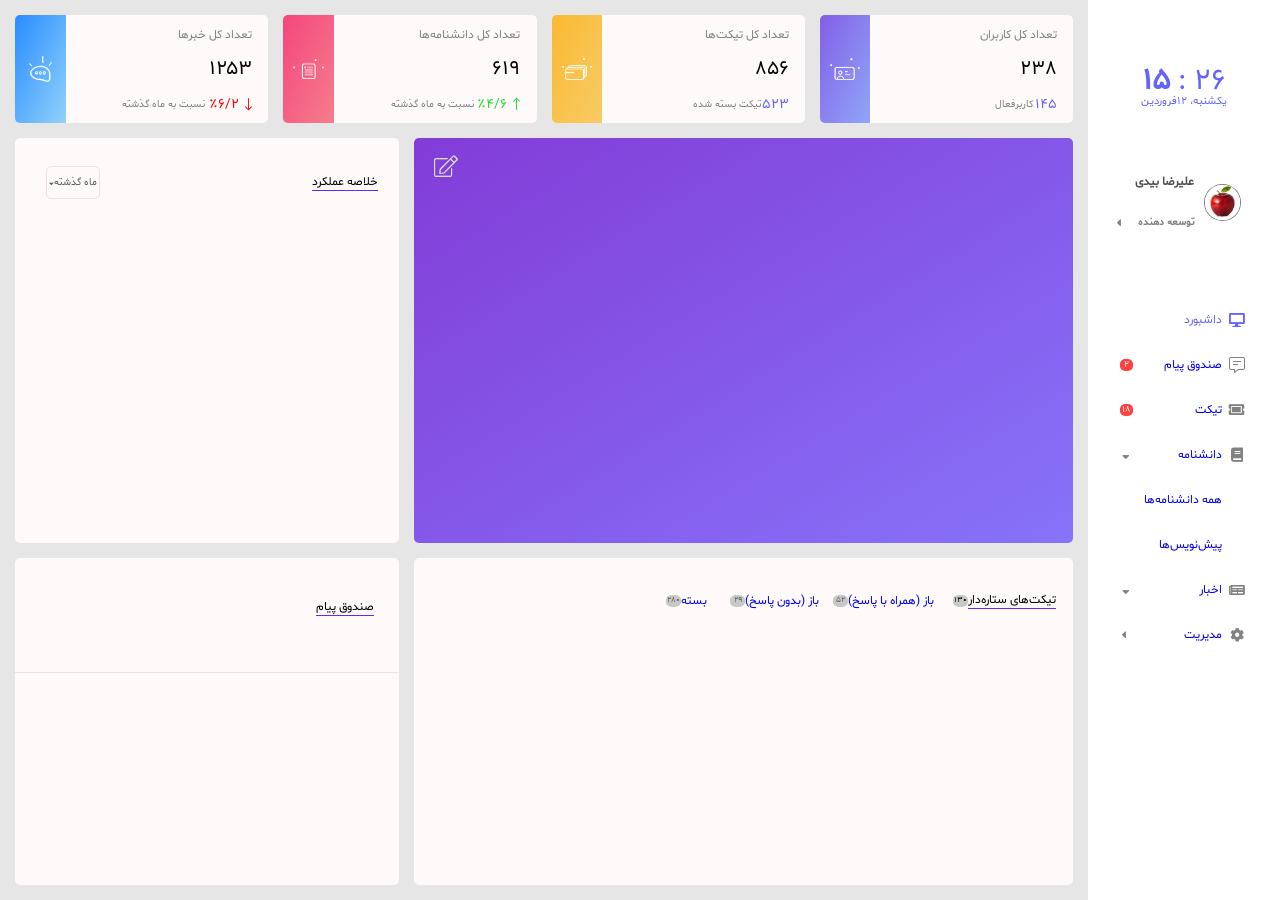
==== Dashbord-Phase 1.html @ a1e2a4e5 "add transition for kards" ====
<!DOCTYPE html>
<!--[if lt IE 7]>      <html class="no-js lt-ie9 lt-ie8 lt-ie7"> <![endif]-->
<!--[if IE 7]>         <html class="no-js lt-ie9 lt-ie8"> <![endif]-->
<!--[if IE 8]>         <html class="no-js lt-ie9"> <![endif]-->
<!--[if gt IE 8]><!--> <html class="no-js"> <!--<![endif]-->
    <head>
        <meta charset="utf-8">
        <meta http-equiv="X-UA-Compatible" content="IE=edge">
        <title>Dashbord-Phase 1</title>
        <meta name="description" content="">
        <meta name="viewport" content="width=device-width, initial-scale=1">
        <link rel="stylesheet" href="./style.css">
        <link rel="stylesheet" href="./fontawesome/css/all.css">
        <link rel="stylesheet" href="https://cdnjs.cloudflare.com/ajax/libs/font-awesome/5.12.1/css/all.min.css">
    </head>
    <body>
        <!--[if lt IE 7]>
            <p class="browsehappy">You are using an <strong>outdated</strong> browser. Please <a href="#">upgrade your browser</a> to improve your experience.</p>
        <![endif]-->
      
        <did class="right-side">
            <div class="time">
                <p class="hour"><b>۱۵</b> : ۲۶</p>
                <p class="day">یکشنبه، ۱۲فروردین</p>
            </div>
            <div class="user">
                <div class="picture">
                    <img src="./Assets/img/images.jpg" alt="apple" class="image" width="50px" height="50px">
                </div>
                <div class="user-info">
                    <div class="user-name">
                        <div class="name">
                            <p>علیرضا بیدی</p>
                        </div>
                        <div class="work">
                            <p>توسعه دهنده</p>
                        </div>
                    </div>
                    <div class="icon">
                        <div class="top"></div>
                        <div class="down">
                            <i class="fas fa-sort-down fa-xs fa-rotate-90"></i>
                        </div>
                    </div>
                </div>
                    
            </div>
            <div class="options">
                <div class="icons">
                    <div class="add-icon">
                        <i class="fas fa-desktop fa-sm dashbord"></i>
                    </div>
                    <div class="add-icon">
                        <i class="fal fa-comment-alt-lines"></i>
                    </div>
                    <div class="add-icon">
                        <i class="fas fa-ticket-alt fa-sm"></i>
                    </div>
                    <div class="add-icon">
                        <i class="fas fa-book fa-sm"></i>
                    </div>
                    <div class="add-icon">
                        
                    </div>
                    <div class="add-icon">
                        
                    </div>
                    <div class="add-icon">
                        <i class="fas fa-newspaper fa-sm"></i>
                    </div>
                    <div class="add-icon">
                        <i class="fas fa-cog fa-sm"></i>
                    </div>
                </div>
                <div class="titles">
                    <div class="add-title">
                        <a href="#" id="dashbord"><span>داشبورد</span></a>
                    </div>
                    <div class="add-title">
                        <a href="#" ><span>صندوق پیام</span></a>
                    </div>
                    <div class="add-title">
                        <a href="#" ><span>تیکت</span></a>
                    </div>
                    <div class="add-title">
                        <a href="#" ><span>دانشنامه</span></a>
                    </div>
                    <div class="add-title">
                        <a href="#" ><span>همه دانشنامه‌ها</span></a>
                    </div>
                    <div class="add-title">
                        <a href="#" ><span>پیش‌نویس‌ها</span></a>
                    </div>
                    <div class="add-title">
                        <a href="#" ><span>اخبار</span></a>
                    </div>
                    <div class="add-title">
                        <a href="#" ><span>مدیریت</span></a>
                    </div>
                </div>
                <div class="notifications">
                    <div class="add-not"></div>
                    <div class="add-not">
                        <span class="badge">۲</span>
                    </div>
                    <div class="add-not">
                        <span class="badge">۱۸</span>
                    </div>
                    <div class="add-not">
                        <i class="fas fa-sort-down fa-xs"></i>
                    </div>
                    <div class="add-not"></div>
                    <div class="add-not"></div>
                    <div class="add-not">
                        <i class="fas fa-sort-down fa-xs"></i>
                    </div>
                    <div class="add-not">
                        <i class="fas fa-sort-down fa-xs fa-rotate-90"></i>
                    </div>
                </div>
            </div>
        </did>
        <div class="left-side">
            <div class="container">
                <div class="top">
                    <div class="kard1">
                        <div class="right">
                            <div class="right2">
                                <div class="top">
                                    <p>تعداد کل کاربران</p>
                                </div>
                                <div class="mid">
                                    <p>۲۳۸</p>
                                </div>
                                <div class="down">
                                    <div class="right-down">
                                        <p>۱۴۵</p>
                                    </div>
                                    <div class="left-down">
                                        <p>کاربرفعال</p>
                                    </div>
                                </div>
                            </div>
                        </div>
                        <div class="left">
                            <img src="./Assets/PNG/users.png">
                        </div>
                    </div>
                    <div class="kard2">
                        <div class="right">
                            <div class="right2">
                                <div class="top">
                                    <p>تعداد کل تیکت‌ها</p>
                                </div>
                                <div class="mid">
                                    <p>۸۵۶</p>
                                </div>
                                <div class="down">
                                    <div class="right-down">
                                        <p>۵۲۳</p>
                                    </div>
                                    <div class="left-down">
                                        <p>تیکت بسته شده</p>
                                    </div>
                                </div>
                            </div>
                        </div>
                        <div class="left">
                            <img src="./Assets/PNG/tickets.png">
                        </div>
                    </div>
                    <div class="kard3">
                        <div class="right">
                            <div class="right2">
                                <div class="top">
                                    <p>تعداد کل دانشنامه‌ها</p>
                                </div>
                                <div class="mid">
                                    <p>۶۱۹</p>
                                </div>
                                <div class="down">
                                    <div class="right-down">
                                        <i class="fal fa-long-arrow-up fa-sm"></i>
                                    </div>
                                    <div class="mid">
                                        <p>٪۴/۶</p>
                                    </div>
                                    <div class="left-down">
                                        <p>نسبت به ماه گذشته</p>
                                    </div>
                                </div>
                            </div>
                        </div>
                        <div class="left">
                            <img src="./Assets/PNG/encyclopedias.png">
                        </div>
                    </div>
                    <div class="kard4">
                        <div class="right">
                            <div class="right2">
                                <div class="top">
                                    <p>تعداد کل خبرها</p>
                                </div>
                                <div class="mid">
                                    <p>۱۲۵۳</p>
                                </div>
                                <div class="down">
                                    <div class="right-down">
                                        <i class="fal fa-long-arrow-up fa-rotate-180 fa-sm"></i>
                                    </div>
                                    <div class="mid">
                                        <p>٪۶/۲</p>
                                    </div>
                                    <div class="left-down">
                                        <p>نسبت به ماه گذشته</p>
                                    </div>
                                </div>
                            </div>
                        </div>
                        <div class="left">
                            <img src="./Assets/PNG/messages.png">
                        </div>
                    </div>
                </div>
                <div class="mid">
                    <div class="mid-right">
                        <i class="fal fa-edit fa-lg"></i>
                    </div>
                    <div class="mid-left">
                        <div class="title-right">
                            <a href="#"><span class="underline  blackcolor">خلاصه عملکرد</span></a>
                        </div>
                        <div class="title-left">
                            <a href="#" class="border"><i class="fas fa-sort-down fa-xs"></i>ماه گذشته</a>
                        </div> 
                    </div>
                </div>
                <div class="down">
                    <div class="down-right">
                        <div class="titles">
                            <div class="title1">
                                <a href="#" class="underline blackcolor"><span>تیکت‌های ستاره‌دار</span></a>
                                <span class="badge blackcolor">۱۳۰</span>
                            </div>
                            <div class="title2">
                                <a href="#" ><span>باز (همراه با پاسخ)</span></a>
                                <span class="badge">۵۲</span>
                            </div>
                            <div class="title3">
                                <a href="#" ><span>باز (بدون پاسخ)</span></a>
                                <span class="badge">۲۹</span>
                            </div>
                            <div class="title4">
                                <a href="#" ><span>بسته</span></a>
                                <span class="badge">۲۸۰</span>
                            </div>
                        </div>
                            
                    </div>
                    <div class="down-left">
                        <div class="top">
                            <div class="title">
                                <a href="#"><span class="underline blackcolor">صندوق پیام</span></a>
                            </div>
                        </div>
                        <div class="down"></div>
                    </div>
                </div>    
            </div>
        </div>       
        <script src="" async defer></script>
    </body>
</html>
---- style.css ----
@font-face {
    font-family: shabnam;
    src: url(Assets/Fonts/Shabnam-Bold.ttf);
    src: url(Assets/Fonts/Shabnam-Light.ttf);
    src: url(Assets/Fonts/Shabnam.eot);
    src: url(Assets/Fonts/Shabnam.ttf);
    src: url(Assets/Fonts/Shabnam.woff);
  }

* {
    font-family: shabnam;
  }
body{
    width: 100vw;
    height: 100vh;
    margin: 0px;
    background-color: white;
    display: flex;
    flex-direction: row-reverse;
}
.right-side{
    width: 15%;
    height: 100%;
}
.right-side .time{
    width: 100%;
    height: 18vh;
    display: flex;
    justify-content: center;
    align-items: center;
    flex-direction: column;
}
.right-side .user{
    width: 100%;
    height: 15vh;
    display: flex;
    flex-direction: row-reverse;
    justify-content: center;
    align-items: flex-start;
}
.right-side .user .picture{
    width: 30%;
    height: 60%;
    display: flex;
    justify-content: center;
    align-items: center;
}
.picture .image{
    max-width: 60%;
    height: auto;
}
.right-side .user .user-info{
    width: 40%;
    height: 60%;
    display: flex;
    flex-direction: row-reverse;
}
.right-side .user .user-name{
    width: 100%;
    height: 100%;
    display: flex;
    flex-direction: column;
}
.right-side .user .user-name .name{
    width: 100%;
    height: 50%;
    display: flex;
    align-items: flex-start;
    justify-content: flex-end;
}
.right-side .user .user-name .work{
    width: 100%;
    height: 50%;
    font-size: 10px;
    font-weight: bold;
    color: rgb(130, 130, 130);
    display: flex;
    align-items: center;
    justify-content: flex-end;
}
.right-side .user-info .icon{
    width: 10%;
    height: 100%;
    display: flex;
    align-items: flex-end;
}
.right-side .user-info .icon .down{
    width: 100%;
    height: 50%;
    color: rgb(130, 130, 130);
    display: flex;
    align-items: center;
}
.right-side .options{
    width: 100%;
    height: 40vh;
    display: flex;
    flex-direction: row-reverse;
    justify-content: center;
}
.right-side .options .icons{
    width: 15%;
    height: 100%;
    display: flex;
    flex-direction: column;
    align-items: center;
}
.right-side .options .titles{
    width: 45%;
    height: 100%;
    display: flex;
    flex-direction: column;
    align-items: center;
    justify-content: flex-end;
}
.right-side .options .notifications{
    width: 10%;
    height: 100%;
    display: flex;
    flex-direction: column;
    justify-content: center;
    align-content: center;
}
.left-side{
    width: 85%;
    height: 100%;
    background-color: rgb(230, 230, 230);
    display: flex;
    align-items: center;
    justify-content: center;
}
.container{
    width: calc(85vw - 30px);
    height: calc(100vh - 30px);
    display: flex;
    flex-direction: column;
    justify-content: space-between;
}
.container .top{
    width: 100%;
    height: 12vh;
    display: flex;
    flex-direction: row-reverse;
    justify-content: space-between;
}
.container .mid{
    width: 100%;
    height: 45vh;
    display: flex;
    flex-direction: row-reverse;
    justify-content: space-between;
}
.container .down{
    width: 100%;
    height: calc((100vh - 30px) - (12vh + 45vh) - 30px);
    display: flex;
    flex-direction: row-reverse;
    justify-content: space-between;
}
.container .top .kard1{
    width: calc(((85vw - 30px) - 45px)/4);
    height: 100%;
    display: flex;
    flex-direction: row-reverse;
}
.kard1 .right{
    width: 80%;
    height: 100%;
    border-top-right-radius: 5px;
    border-bottom-right-radius: 5px;
    background-color: snow;
    display: flex;
    flex-direction: column;
}
.kard1 .right .right2{
    width: 92%;
    height: 100%;
}
.kard1 .right .top{
    width: 100%;
    height: 35%;
    font-size: 12px;
    color: rgb(130, 130, 130);
    display: flex;
    align-items: flex-start;
}
.kard1 .right .mid{
    width: 100%;
    height: 30%;
    font-size: 20px;
    display: flex;
    align-items: center;
}
.kard1 .right .down{
    width: 100%;
    height: 35%;
    direction: rtl;
    display: flex;
    flex-direction: row;
    justify-content: space-between;
}
.kard1 .right .down .right-down{
    width: 13%;
    height: 100%;
    color: rgb(100, 100, 250);
    font-size: 14px;
    display: flex;
    justify-content: flex-start;
    align-items: center;
}
.kard1 .right .down .left-down{
    width: 87%;
    height: 100%;
    font-size: 10px;
    color: rgb(130, 130, 130);
    display: flex;
    align-items: center;
    justify-content: flex-start;
}
.kard1 .left{
    width: 20%;
    height: 100%;
    border-top-left-radius: 5px;
    border-bottom-left-radius: 5px;
    transition: width 1s;
    transform-origin: left;
    display: flex;
    align-items: center;
    justify-content: center;
    background-image: linear-gradient(to bottom right, rgb(130, 95, 230), rgb(145, 165, 250));
}
.kard1 .left:hover{
    transform: scaleX(2);
    width: 80%;
    border-radius: 2.5px;
}
.kard1 img {
    max-width: 60%;
    height: auto;
  }
.container .top .kard2{
    width: calc(((85vw - 30px) - 45px)/4);
    height: 100%;
    display: flex;
    flex-direction: row-reverse;
}
.kard2 .right{
    width: 80%;
    height: 100%;
    border-top-right-radius: 5px;
    border-bottom-right-radius: 5px;
    background-color: snow;
}
.kard2 .right .right2{
    width: 92%;
    height: 100%;
}
.kard2 .right .top{
    width: 100%;
    height: 35%;
    font-size: 12px;
    color: rgb(130, 130, 130);
    display: flex;
    align-items: flex-start;
}
.kard2 .right .mid{
    width: 100%;
    height: 30%;
    font-size: 20px;
    display: flex;
    align-items: center;
}
.kard2 .right .down{
    width: 100%;
    height: 35%;
    direction: rtl;
    display: flex;
    flex-direction: row;
}
.kard2 .right .down .right-down{
    width: 15%;
    height: 100%;
    color: rgb(100, 100, 250);
    font-size: 14px;
    display: flex;
    align-items: center;
    justify-content: flex-start;
}
.kard2 .right .down .left-down{
    width: 85%;
    height: 100%;
    font-size: 10px;
    color: rgb(130, 130, 130);
    display: flex;
    align-items: center;
    justify-content: flex-start;
}
.kard2 .left{
    width: 20%;
    height: 100%;
    border-top-left-radius: 5px;
    border-bottom-left-radius: 5px;
    transition: width 1s;
    transform-origin: left;
    display: flex;
    align-items: center;
    justify-content: center;
    background-image: linear-gradient(to bottom right, rgb(250, 186, 50), rgb(248, 202, 101));
}
.kard2 .left:hover{
    transform: scaleX(2);
    width: 80%;
    border-radius: 2.5px;
}
.kard2 img {
    max-width: 60%;
    height: auto;
  }
.container .top .kard3{
    width: calc(((85vw - 30px) - 45px)/4);
    height: 100%;
    display: flex;
    flex-direction: row-reverse;
}
.kard3 .right{
    width: 80%;
    height: 100%;
    border-top-right-radius: 5px;
    border-bottom-right-radius: 5px;
    background-color: snow;
}
.kard3 .right .right2{
    width: 92%;
    height: 100%;
}
.kard3 .right .top{
    width: 100%;
    height: 35%;
    font-size: 12px;
    color: rgb(130, 130, 130);
    display: flex;
    align-items: flex-start;
}
.kard3 .right .mid{
    width: 100%;
    height: 30%;
    font-size: 20px;
    display: flex;
    align-items: center;
}
.kard3 .right .down{
    width: 100%;
    height: 35%;
    direction: rtl;
    display: flex;
    flex-direction: row;
}
.kard3 .right .down .right-down{
    width: 5%;
    height: 100%;
    color: rgb(40, 220, 50);
    display: flex;
    justify-content: flex-start;
    align-items: center;
}
.kard3 .right .down .mid{
    width: 20%;
    height: 100%;
    color: rgb(40, 220, 50);
    font-size: 14px;
    display: flex;
    justify-content: center;
    align-items: center;
}
.kard3 .right .down .left-down{
    width: 75%;
    height: 100%;
    font-size: 10px;
    color: rgb(130, 130, 130);
    display: flex;
    align-items: center;
    justify-content: flex-start;
}
.kard3 .left{
    width: 20%;
    height: 100%;
    border-top-left-radius: 5px;
    border-bottom-left-radius: 5px;
    transition: width 1s;
    transform-origin: left;
    display: flex;
    align-items: center;
    justify-content: center;
    background-image: linear-gradient(to bottom right, rgb(245, 70, 125), rgb(245, 125, 140));
}
.kard3 .left:hover{
    transform: scaleX(2);
    width: 80%;
    border-radius: 2.5px;
}
.kard3 img {
    max-width: 60%;
    height: auto;
  }
.container .top .kard4{
    width: calc(((85vw - 30px) - 45px)/4);
    height: 100%;
    display: flex;
    flex-direction: row-reverse;
}
.kard4 .right{
    width: 80%;
    height: 100%;
    border-top-right-radius: 5px;
    border-bottom-right-radius: 5px;
    background-color: snow;
}
.kard4 .right .right2{
    width: 92%;
    height: 100%;
}
.kard4 .right .right2 .top{
    width: 100%;
    height: 35%;
    font-size: 12px;
    color: rgb(130, 130, 130);
    display: flex;
    align-items: flex-start;
}
.kard4 .right .right2 .mid{
    width: 100%;
    height: 30%;
    font-size: 20px;
    display: flex;
    align-items: center;
}
.kard4 .right .right2 .down{
    width: 100%;
    height: 35%;
    direction: rtl;
    display: flex;
    flex-direction: row;
}
.kard4 .right .down .right-down{
    width: 5%;
    height: 100%;
    color: red;
    display: flex;
    justify-content: flex-start;
    align-items: center;
}
.kard4 .right .down .mid{
    width: 20%;
    height: 100%;
    color: red;
    font-size: 14px;
    display: flex;
    justify-content: center;
    align-items: center;
}
.kard4 .right .down .left-down{
    width: 75%;
    height: 100%;
    font-size: 10px;
    color: rgb(130, 130, 130);
    display: flex;
    align-items: center;
    justify-content: flex-start;
}
.kard4 .left{
    width: 20%;
    height: 100%;
    border-top-left-radius: 5px;
    border-bottom-left-radius: 5px;
    transition: width 1s;
    transform-origin: left;
    display: flex;
    align-items: center;
    justify-content: center;
    background-image: linear-gradient(to bottom right, rgb(40, 140, 255), rgb(145, 210, 250));
}
.kard4 .left:hover{
    transform: scaleX(2);
    width: 80%;
    border-radius: 2.5px;
}
.kard4 img {
    max-width: 45%;
    height: auto;
  }
.container .mid .mid-right{
    width: calc((85vw - 30px) - 30vw - 15px);
    height: 100%;
    border-radius: 5px;
    background-image: linear-gradient(to bottom right, rgb(130, 60, 215), rgb(135, 115, 250));
}
.container .mid .mid-right i{
    margin-top: 20px;
    margin-left: 20px;
    color: rgb(220, 220, 220);
}
.container .mid .mid-left{
    width: 30vw;
    height: 100%;
    border-radius: 5px;
    background-color: snow;
    display: flex;
    flex-direction: row-reverse;
    align-content: flex-start;
    justify-content: space-between;
}
.container .down .down-right{
    width: calc((85vw - 30px) - 30vw - 15px);
    height: 100%;
    border-radius: 5px;
    background-color: snow;
    display: flex;
    justify-content: flex-start;
    flex-direction: row-reverse;
}
.container .down .down-left{
    width: 30vw;
    height: 100%;
    border-radius: 5px;
    background-color: snow;
    display: flex;
    flex-direction: column;
    align-content: center;
    justify-content: flex-start;
    justify-content: space-between;
}
.right-side .time .hour{
    font-size: 30px;
    color: rgb(100, 100, 250);
    margin: 0px;
}
b{
    font-weight: bolder;
}
.right-side .time .day{
    font-size: 11px;
    color: rgb(100, 100, 250);
    margin: 0px;
    line-height: 0cm;
}
.right-side .user .user-info .user-name .name p{
    font-size: 12px;
    font-weight: bold;
    color: rgb(80, 80, 80);
}
.right-side .options .add-icon{
    width: 20%;
    height: 12.5%;
    color: rgb(130, 130, 130);
    display: flex;
    justify-content: center;
    align-items: center;
}
#dashbord{
    color: rgb(100, 100, 250);
}
.dashbord{
    color: rgb(100, 100, 250);
}
a:link {
    text-decoration: none;
    font-size: 12px;
}
a:visited{
    color: rgb(130, 130, 130);
}
.right-side .options .titles .add-title{
    width: 100%;
    height: 12.5%;
    color: brown;
    display: flex;
    justify-content: flex-end;
    align-items: center;
}
.right-side .options .notifications .add-not{
    width: 100%;
    height: 12.5%;
    color: rgb(130, 130, 130);
    display: flex;
    justify-content: center;
    align-items: center;
}
.right-side .options .notifications .add-not .badge{
    font-size: 9px;
    width: 13px;
    height: 12px;
    border-radius: 40%;
    background-color: rgb(255, 65, 65);
    color: white;
    display: flex;
    justify-content: center;
    align-items: center;
}
.right-side .user .picture .image{
    border-radius: 50%;
    border-style: solid;
    border-color: gray;
    border-width: 1px;
}

.container .mid .mid-left .title-right{
    width: 28%;
    height: 17%;
    margin-top: 10px;
    display: flex;
    align-items: center;
    justify-content: center;
}
.container .mid .mid-left .blackcolor{
    color: black;
}
.container .mid .mid-left .title-left{
    width: 30%;
    height: 17%;
    margin-top: 10px;
    display: flex;
    align-items: center;
    justify-content: center;
}
.container .mid .mid-left .title-left .border{
    width: 45%;
    height: 45%;
    font-size: 10px;
    color: rgb(95, 95, 95);
    border-color: rgb(240, 225, 225);
    border-style: solid;
    border-width: 1.5px;
    border-radius: 5px;
    display: flex;
    align-items: center;
    justify-content: center;
}
.underline{
    border-bottom: 1.5px solid rgb(100, 40, 250);
}
.container .down .down-right .titles{
    width: 65%;
    height: 17%;
    margin-top: 15px;
    display: flex;
    align-items: center;
    flex-direction: row-reverse;
    justify-content: flex-start;
}
.container .down .down-right .titles .title1{
    width: 28%;
    height: 100%;
    display: flex;
    justify-content: flex-end;
    align-items: center;
    flex-direction: row-reverse;
}
.container .down .down-right .titles .title2{
    width: 28%;
    height: 100%;
    display: flex;
    justify-content: flex-end;
    align-items: center;
    flex-direction: row-reverse;
}
.container .down .down-right .titles .title3{
    width: 24%;
    height: 100%;
    display: flex;
    justify-content: flex-end;
    align-items: center;
    flex-direction: row-reverse;
}
.container .down .down-right .titles .title4{
    width: 15%;
    height: 100%;
    display: flex;
    justify-content: flex-end;
    align-items: center;
    flex-direction: row-reverse;
}

.container .down .down-right .titles .badge{
    font-size: 8px;
    width: 15px;
    height: 12px;
    border-radius: 40%;
    background-color: rgb(200, 200, 200);
    color: rgb(100, 100, 100);
    display: flex;
    justify-content: center;
    align-items: center;
}
.container .down .down-right .titles .blackcolor{
    color: black;
}
.container .down .down-left .top .title{
    width: 28%;
    height: 60%;
    margin-top: 15px;
    display: flex;
    align-items: center;
    justify-content: center;
}
.container .down .down-left .top .blackcolor{
    color: black;
}
.container .down .down-left .top{
    width: 100%;
    height: 35%;
}
.container .down .down-left .down{
    width: 100%;
    height: 65%;
    border-top-color: rgb(230, 230, 230);
    border-top-width: 1px;
    border-top-style: solid;
}
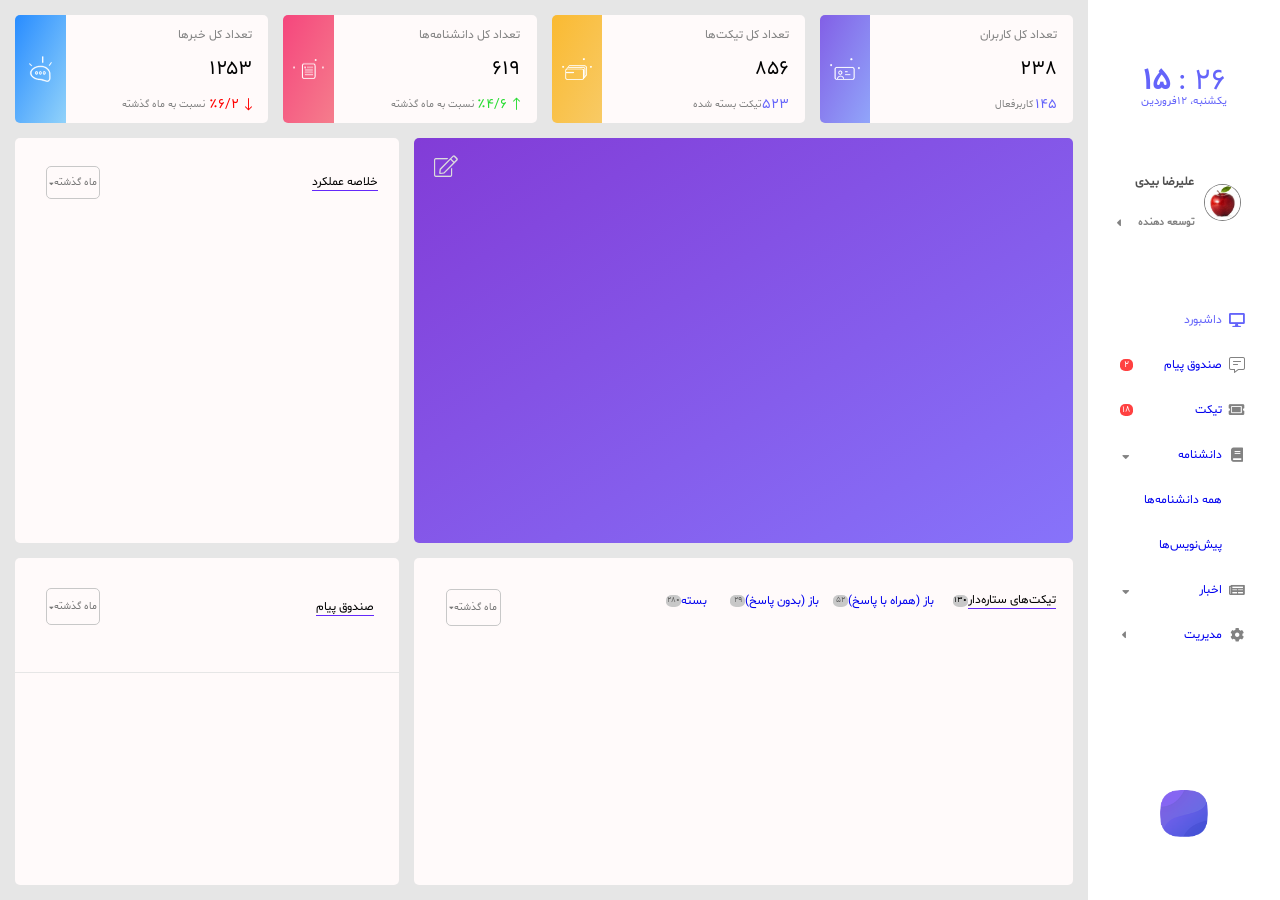
==== commit 41c37646: "Detail edit 1" ====
--- a/Dashbord-Phase 1.html
+++ b/Dashbord-Phase 1.html
@@ -25,7 +25,7 @@
             </div>
             <div class="user">
                 <div class="picture">
-                    <img src="./Assets/img/images.jpg" alt="apple" class="image" width="50px" height="50px">
+                    <img src="./Assets/img/images.jpg" alt="apple" class="image">
                 </div>
                 <div class="user-info">
                     <div class="user-name">
@@ -118,6 +118,9 @@
                         <i class="fas fa-sort-down fa-xs fa-rotate-90"></i>
                     </div>
                 </div>
+            </div>
+            <div class="logo">
+                <img src="./Assets/PNG/Logo.png" alt="logo" class="image">
             </div>
         </did>
         <div class="left-side">
@@ -255,6 +258,9 @@
                                 <span class="badge">۲۸۰</span>
                             </div>
                         </div>
+                        <div class="title-left">
+                            <a href="#" class="border"><i class="fas fa-sort-down fa-xs"></i>ماه گذشته</a>
+                        </div>
                             
                     </div>
                     <div class="down-left">
@@ -262,6 +268,9 @@
                             <div class="title">
                                 <a href="#"><span class="underline blackcolor">صندوق پیام</span></a>
                             </div>
+                            <div class="title-left">
+                                <a href="#" class="border"><i class="fas fa-sort-down fa-xs"></i>ماه گذشته</a>
+                            </div> 
                         </div>
                         <div class="down"></div>
                     </div>
--- a/style.css
+++ b/style.css
@@ -12,7 +12,7 @@
   }
 body{
     width: 100vw;
-    height: 100vh;
+    height: auto;
     margin: 0px;
     background-color: white;
     display: flex;
@@ -21,6 +21,10 @@
 .right-side{
     width: 15%;
     height: 100%;
+    /* position: fixed; */
+    background-color: white;
+    display: flex;
+    flex-direction: column;
 }
 .right-side .time{
     width: 100%;
@@ -121,9 +125,22 @@
     justify-content: center;
     align-content: center;
 }
+.right-side .logo{
+    width: 100%;
+    height: 20vh;
+    display: flex;
+    justify-content: center;
+    align-items: flex-end;
+}
+.right-side .logo .image{
+    max-width: 25%;
+    height: auto;
+}
 .left-side{
     width: 85%;
-    height: 100%;
+    height: 100vh;
+    /* overflow-y: scroll; */
+    /* position: relative; */
     background-color: rgb(230, 230, 230);
     display: flex;
     align-items: center;
@@ -169,12 +186,13 @@
     border-top-right-radius: 5px;
     border-bottom-right-radius: 5px;
     background-color: snow;
-    display: flex;
-    flex-direction: column;
 }
 .kard1 .right .right2{
     width: 92%;
     height: 100%;
+    display: flex;
+    flex-direction: column;
+    justify-content: flex-end;
 }
 .kard1 .right .top{
     width: 100%;
@@ -515,7 +533,7 @@
     border-radius: 5px;
     background-color: snow;
     display: flex;
-    justify-content: flex-start;
+    justify-content: space-between;
     flex-direction: row-reverse;
 }
 .container .down .down-left{
@@ -622,14 +640,14 @@
     align-items: center;
     justify-content: center;
 }
-.container .mid .mid-left .title-left .border{
+.title-left .border{
     width: 45%;
     height: 45%;
     font-size: 10px;
-    color: rgb(95, 95, 95);
-    border-color: rgb(240, 225, 225);
+    color: rgb(120, 120, 120);
+    border-color: rgb(200, 200, 200);
     border-style: solid;
-    border-width: 1.5px;
+    border-width: 1px;
     border-radius: 5px;
     display: flex;
     align-items: center;
@@ -715,4 +733,21 @@
     border-top-color: rgb(230, 230, 230);
     border-top-width: 1px;
     border-top-style: solid;
+}
+.container .down .down-left .title-left{
+    width: 30%;
+    height: 68%;
+    margin-top: 10px;
+    display: flex;
+    align-items: center;
+    justify-content: center;
+}
+
+.container .down .down-right .title-left{
+    width: 18%;
+    height: 24%;
+    margin-top: 10px;
+    display: flex;
+    align-items: center;
+    justify-content: center;
 }
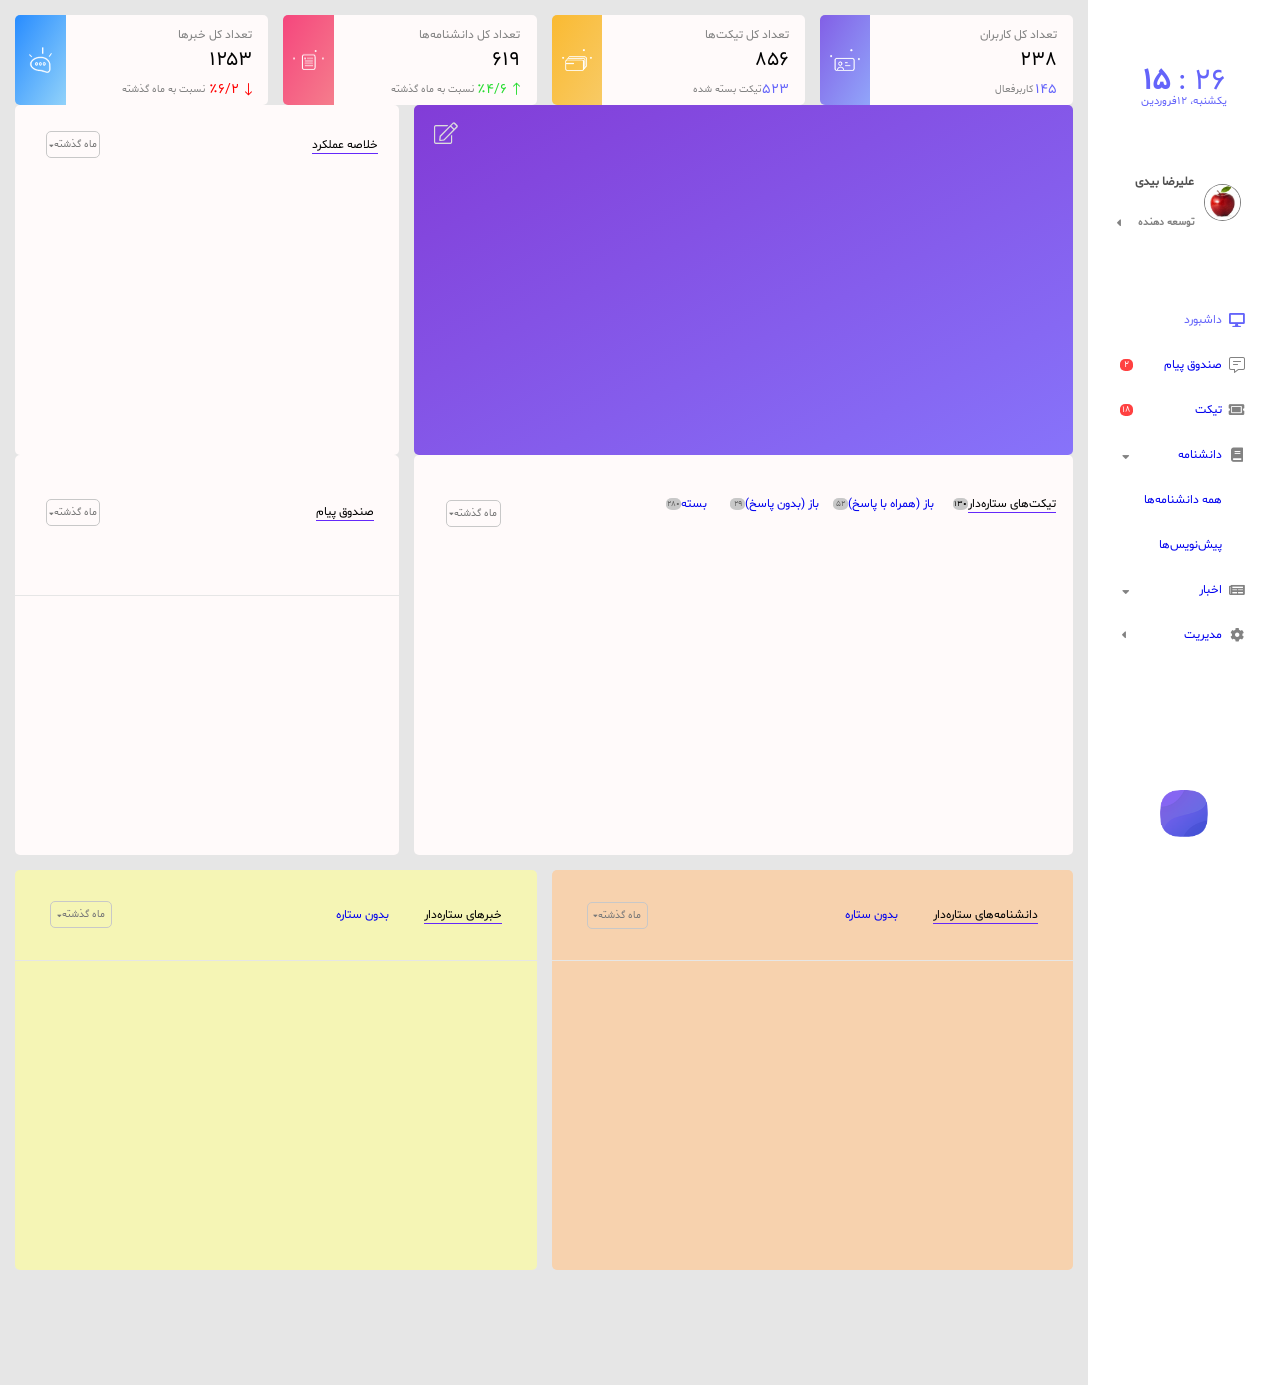
==== commit 1573bfe4: "Layout edit" ====
--- a/Dashbord-Phase 1.html
+++ b/Dashbord-Phase 1.html
@@ -275,6 +275,32 @@
                         <div class="down"></div>
                     </div>
                 </div>    
+                <div class="down2">
+                    <div class="down2-left">
+                        <div class="top">
+                            <div class="title">
+                                <a href="#"><span class="underline blackcolor">خبرهای ستاره‌دار</span></a>
+                                <a href="#"><span>بدون ستاره</span></a>
+                            </div>
+                            <div class="title-left">
+                                <a href="#" class="border"><i class="fas fa-sort-down fa-xs"></i>ماه گذشته</a>
+                            </div> 
+                        </div>
+                        <div class="down"></div>
+                    </div>
+                    <div class="down2-right">
+                        <div class="top">
+                            <div class="title">
+                                <a href="#"><span class="underline blackcolor">دانشنامه‌های ستاره‌دار</span></a>
+                                <a href="#"><span>بدون ستاره</span></a>
+                            </div>
+                            <div class="title-left">
+                                <a href="#" class="border"><i class="fas fa-sort-down fa-xs"></i>ماه گذشته</a>
+                            </div> 
+                        </div>
+                        <div class="down"></div>
+                    </div>
+                </div>
             </div>
         </div>       
         <script src="" async defer></script>
--- a/style.css
+++ b/style.css
@@ -12,7 +12,7 @@
   }
 body{
     width: 100vw;
-    height: auto;
+    /* height: auto; */
     margin: 0px;
     background-color: white;
     display: flex;
@@ -138,7 +138,7 @@
 }
 .left-side{
     width: 85%;
-    height: 100vh;
+    height: auto;
     /* overflow-y: scroll; */
     /* position: relative; */
     background-color: rgb(230, 230, 230);
@@ -148,31 +148,39 @@
 }
 .container{
     width: calc(85vw - 30px);
-    height: calc(100vh - 30px);
+    margin: 15px;
     display: flex;
     flex-direction: column;
     justify-content: space-between;
 }
 .container .top{
     width: 100%;
-    height: 12vh;
+    height: 90px;
     display: flex;
     flex-direction: row-reverse;
     justify-content: space-between;
 }
 .container .mid{
     width: 100%;
-    height: 45vh;
+    height: 350px;
     display: flex;
     flex-direction: row-reverse;
     justify-content: space-between;
 }
 .container .down{
     width: 100%;
-    height: calc((100vh - 30px) - (12vh + 45vh) - 30px);
+    height: 400px;
     display: flex;
     flex-direction: row-reverse;
     justify-content: space-between;
+}
+.container .down2{
+    width: 100%;
+    height: 500px;
+    margin-top: 15px;
+    display: flex;
+    flex-direction: row;
+    /* justify-content: space-between; */
 }
 .container .top .kard1{
     width: calc(((85vw - 30px) - 45px)/4);
@@ -642,7 +650,7 @@
 }
 .title-left .border{
     width: 45%;
-    height: 45%;
+    height: 25px;
     font-size: 10px;
     color: rgb(120, 120, 120);
     border-color: rgb(200, 200, 200);
@@ -750,4 +758,60 @@
     display: flex;
     align-items: center;
     justify-content: center;
+}
+.container .down2 .down2-left{
+    width: 50%;
+    height: 400px;
+    margin-right: 15px;
+    border-radius: 5px;
+    background-color: rgb(245, 245, 181);
+    display: flex;
+    flex-direction: column;
+}
+.container .down2 .down2-right{
+    width: 50%;
+    height: 400px;
+    border-radius: 5px;
+    background-color: rgb(247, 210, 174);
+
+}
+.container .down2 .top{
+    width: 100%;
+    height: 90px;
+    display: flex;
+    flex-direction: row-reverse;
+    align-items: center;
+}
+.container .down2 .top .title{
+    width: 80%;
+    height: 100%;
+    display: flex;
+    align-items: center;
+    flex-direction: row-reverse;
+    justify-content: flex-start;
+}
+.container .down2 .top .blackcolor{
+    color: black;
+    width: 20%;
+    margin-right: 35px;
+    margin-left: 35px;
+}
+.container .down2 .down{
+    width: 100%;
+    height: 310px;
+    border-top-color: rgb(230, 230, 230);
+    border-top-width: 1px;
+    border-top-style: solid;
+}
+
+.container .down2 .border{
+    width: 70%;
+    height: 25px;
+    margin-left: 35px;
+    font-size: 10px;
+    color: rgb(120, 120, 120);
+    border-color: rgb(200, 200, 200);
+    border-style: solid;
+    border-width: 1px;
+    border-radius: 5px;
 }
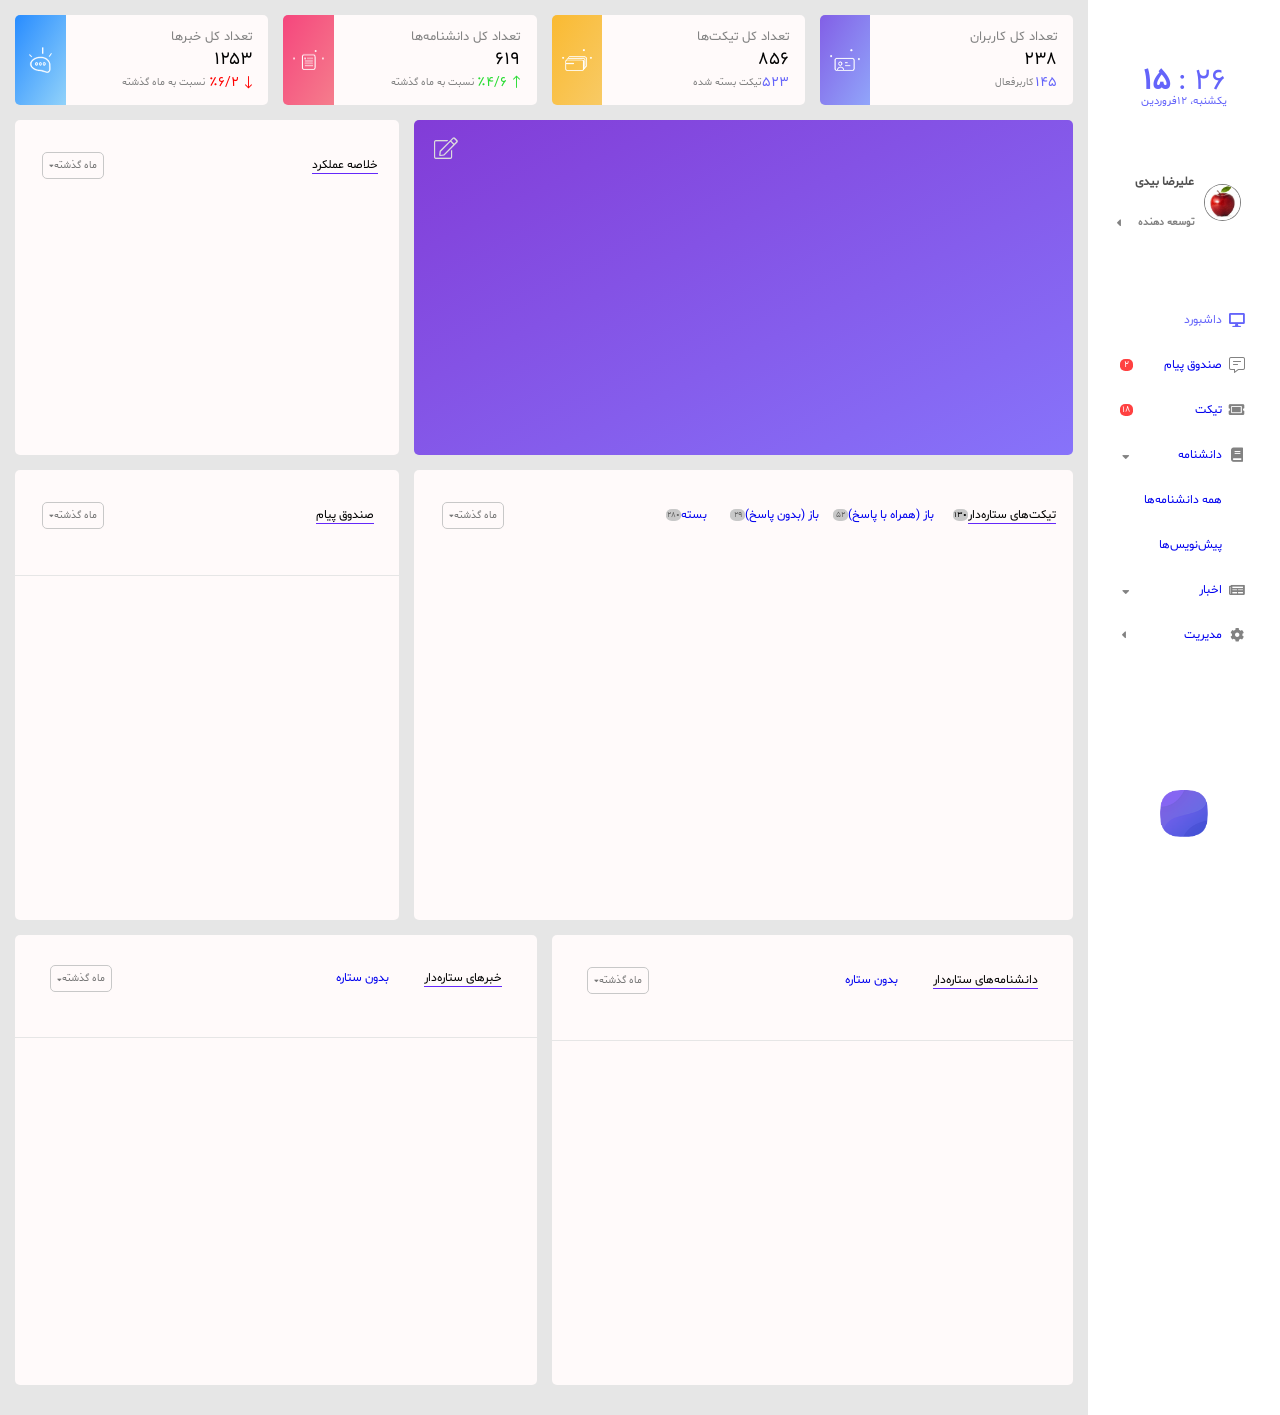
==== commit 31a3d53b: "Detail edit2" ====
--- a/Dashbord-Phase 1.html
+++ b/Dashbord-Phase 1.html
@@ -282,7 +282,7 @@
                                 <a href="#"><span class="underline blackcolor">خبرهای ستاره‌دار</span></a>
                                 <a href="#"><span>بدون ستاره</span></a>
                             </div>
-                            <div class="title-left">
+                            <div class="title-left2">
                                 <a href="#" class="border"><i class="fas fa-sort-down fa-xs"></i>ماه گذشته</a>
                             </div> 
                         </div>
@@ -294,7 +294,7 @@
                                 <a href="#"><span class="underline blackcolor">دانشنامه‌های ستاره‌دار</span></a>
                                 <a href="#"><span>بدون ستاره</span></a>
                             </div>
-                            <div class="title-left">
+                            <div class="title-left2">
                                 <a href="#" class="border"><i class="fas fa-sort-down fa-xs"></i>ماه گذشته</a>
                             </div> 
                         </div>
--- a/style.css
+++ b/style.css
@@ -148,6 +148,7 @@
 }
 .container{
     width: calc(85vw - 30px);
+    height: 1385px;
     margin: 15px;
     display: flex;
     flex-direction: column;
@@ -156,6 +157,7 @@
 .container .top{
     width: 100%;
     height: 90px;
+    margin-bottom: 15px;
     display: flex;
     flex-direction: row-reverse;
     justify-content: space-between;
@@ -163,63 +165,66 @@
 .container .mid{
     width: 100%;
     height: 350px;
+    margin-bottom: 15px;
     display: flex;
     flex-direction: row-reverse;
     justify-content: space-between;
 }
 .container .down{
     width: 100%;
-    height: 400px;
+    height: 450px;
     display: flex;
     flex-direction: row-reverse;
     justify-content: space-between;
 }
 .container .down2{
     width: 100%;
-    height: 500px;
+    height: 450px;
     margin-top: 15px;
+    margin-bottom: 15px;
     display: flex;
     flex-direction: row;
-    /* justify-content: space-between; */
 }
 .container .top .kard1{
     width: calc(((85vw - 30px) - 45px)/4);
-    height: 100%;
     display: flex;
     flex-direction: row-reverse;
 }
 .kard1 .right{
     width: 80%;
-    height: 100%;
     border-top-right-radius: 5px;
     border-bottom-right-radius: 5px;
     background-color: snow;
+    display: flex;
+    align-items: center;
 }
 .kard1 .right .right2{
     width: 92%;
-    height: 100%;
-    display: flex;
-    flex-direction: column;
-    justify-content: flex-end;
+    height: 80%;
+    display: flex;
+    flex-direction: column;
 }
 .kard1 .right .top{
     width: 100%;
     height: 35%;
-    font-size: 12px;
-    color: rgb(130, 130, 130);
-    display: flex;
-    align-items: flex-start;
+    margin: 0px;
+    font-size: 13px;
+    color: rgb(130, 130, 130);
+    display: flex;
+    align-items: center;
 }
 .kard1 .right .mid{
     width: 100%;
     height: 30%;
-    font-size: 20px;
+    margin: 0px;
+    font-size: 18px;
     display: flex;
     align-items: center;
 }
 .kard1 .right .down{
     width: 100%;
     height: 35%;
+    margin: 0px;
     direction: rtl;
     display: flex;
     flex-direction: row;
@@ -227,7 +232,7 @@
 }
 .kard1 .right .down .right-down{
     width: 13%;
-    height: 100%;
+    height: 90%;
     color: rgb(100, 100, 250);
     font-size: 14px;
     display: flex;
@@ -236,7 +241,7 @@
 }
 .kard1 .right .down .left-down{
     width: 87%;
-    height: 100%;
+    height: 90%;
     font-size: 10px;
     color: rgb(130, 130, 130);
     display: flex;
@@ -266,46 +271,51 @@
   }
 .container .top .kard2{
     width: calc(((85vw - 30px) - 45px)/4);
-    height: 100%;
     display: flex;
     flex-direction: row-reverse;
 }
 .kard2 .right{
     width: 80%;
-    height: 100%;
     border-top-right-radius: 5px;
     border-bottom-right-radius: 5px;
     background-color: snow;
+    display: flex;
+    align-items: center;
 }
 .kard2 .right .right2{
     width: 92%;
-    height: 100%;
+    height: 80%;
+    display: flex;
+    flex-direction: column;
 }
 .kard2 .right .top{
     width: 100%;
     height: 35%;
-    font-size: 12px;
-    color: rgb(130, 130, 130);
-    display: flex;
-    align-items: flex-start;
+    margin: 0px;
+    font-size: 13px;
+    color: rgb(130, 130, 130);
+    display: flex;
+    align-items: center;
 }
 .kard2 .right .mid{
     width: 100%;
     height: 30%;
-    font-size: 20px;
+    margin: 0px;
+    font-size: 18px;
     display: flex;
     align-items: center;
 }
 .kard2 .right .down{
     width: 100%;
     height: 35%;
+    margin: 0px;
     direction: rtl;
     display: flex;
     flex-direction: row;
 }
 .kard2 .right .down .right-down{
     width: 15%;
-    height: 100%;
+    height: 90%;
     color: rgb(100, 100, 250);
     font-size: 14px;
     display: flex;
@@ -314,7 +324,7 @@
 }
 .kard2 .right .down .left-down{
     width: 85%;
-    height: 100%;
+    height: 90%;
     font-size: 10px;
     color: rgb(130, 130, 130);
     display: flex;
@@ -344,46 +354,51 @@
   }
 .container .top .kard3{
     width: calc(((85vw - 30px) - 45px)/4);
-    height: 100%;
     display: flex;
     flex-direction: row-reverse;
 }
 .kard3 .right{
     width: 80%;
-    height: 100%;
     border-top-right-radius: 5px;
     border-bottom-right-radius: 5px;
     background-color: snow;
+    display: flex;
+    align-items: center;
 }
 .kard3 .right .right2{
     width: 92%;
-    height: 100%;
+    height: 80%;
+    display: flex;
+    flex-direction: column;
 }
 .kard3 .right .top{
     width: 100%;
     height: 35%;
-    font-size: 12px;
-    color: rgb(130, 130, 130);
-    display: flex;
-    align-items: flex-start;
+    margin: 0px;
+    font-size: 13px;
+    color: rgb(130, 130, 130);
+    display: flex;
+    align-items: center;
 }
 .kard3 .right .mid{
     width: 100%;
     height: 30%;
-    font-size: 20px;
+    margin: 0px;
+    font-size: 18px;
     display: flex;
     align-items: center;
 }
 .kard3 .right .down{
     width: 100%;
     height: 35%;
+    margin: 0px;
     direction: rtl;
     display: flex;
     flex-direction: row;
 }
 .kard3 .right .down .right-down{
     width: 5%;
-    height: 100%;
+    height: 90%;
     color: rgb(40, 220, 50);
     display: flex;
     justify-content: flex-start;
@@ -391,7 +406,7 @@
 }
 .kard3 .right .down .mid{
     width: 20%;
-    height: 100%;
+    height: 90%;
     color: rgb(40, 220, 50);
     font-size: 14px;
     display: flex;
@@ -400,7 +415,7 @@
 }
 .kard3 .right .down .left-down{
     width: 75%;
-    height: 100%;
+    height: 90%;
     font-size: 10px;
     color: rgb(130, 130, 130);
     display: flex;
@@ -430,46 +445,51 @@
   }
 .container .top .kard4{
     width: calc(((85vw - 30px) - 45px)/4);
-    height: 100%;
     display: flex;
     flex-direction: row-reverse;
 }
 .kard4 .right{
     width: 80%;
-    height: 100%;
     border-top-right-radius: 5px;
     border-bottom-right-radius: 5px;
     background-color: snow;
+    display: flex;
+    align-items: center;
 }
 .kard4 .right .right2{
     width: 92%;
-    height: 100%;
-}
-.kard4 .right .right2 .top{
+    height: 80%;
+    display: flex;
+    flex-direction: column;
+}
+.kard4 .right .top{
     width: 100%;
     height: 35%;
-    font-size: 12px;
-    color: rgb(130, 130, 130);
-    display: flex;
-    align-items: flex-start;
-}
-.kard4 .right .right2 .mid{
+    margin: 0px;
+    font-size: 13px;
+    color: rgb(130, 130, 130);
+    display: flex;
+    align-items: center;
+}
+.kard4 .right .mid{
     width: 100%;
     height: 30%;
-    font-size: 20px;
-    display: flex;
-    align-items: center;
-}
-.kard4 .right .right2 .down{
+    margin: 0px;
+    font-size: 18px;
+    display: flex;
+    align-items: center;
+}
+.kard4 .right .down{
     width: 100%;
     height: 35%;
+    margin: 0px;
     direction: rtl;
     display: flex;
     flex-direction: row;
 }
 .kard4 .right .down .right-down{
     width: 5%;
-    height: 100%;
+    height: 90%;
     color: red;
     display: flex;
     justify-content: flex-start;
@@ -477,7 +497,7 @@
 }
 .kard4 .right .down .mid{
     width: 20%;
-    height: 100%;
+    height: 90%;
     color: red;
     font-size: 14px;
     display: flex;
@@ -486,7 +506,7 @@
 }
 .kard4 .right .down .left-down{
     width: 75%;
-    height: 100%;
+    height: 90%;
     font-size: 10px;
     color: rgb(130, 130, 130);
     display: flex;
@@ -631,8 +651,7 @@
 
 .container .mid .mid-left .title-right{
     width: 28%;
-    height: 17%;
-    margin-top: 10px;
+    height: 90px;
     display: flex;
     align-items: center;
     justify-content: center;
@@ -642,14 +661,13 @@
 }
 .container .mid .mid-left .title-left{
     width: 30%;
-    height: 17%;
-    margin-top: 10px;
+    height: 90px;
     display: flex;
     align-items: center;
     justify-content: center;
 }
 .title-left .border{
-    width: 45%;
+    width: 60px;
     height: 25px;
     font-size: 10px;
     color: rgb(120, 120, 120);
@@ -666,8 +684,7 @@
 }
 .container .down .down-right .titles{
     width: 65%;
-    height: 17%;
-    margin-top: 15px;
+    height: 90px;
     display: flex;
     align-items: center;
     flex-direction: row-reverse;
@@ -722,8 +739,7 @@
 }
 .container .down .down-left .top .title{
     width: 28%;
-    height: 60%;
-    margin-top: 15px;
+    height: 90px;
     display: flex;
     align-items: center;
     justify-content: center;
@@ -733,19 +749,18 @@
 }
 .container .down .down-left .top{
     width: 100%;
-    height: 35%;
+    height: 90px;
 }
 .container .down .down-left .down{
     width: 100%;
-    height: 65%;
+    height: 360px;
     border-top-color: rgb(230, 230, 230);
     border-top-width: 1px;
     border-top-style: solid;
 }
 .container .down .down-left .title-left{
     width: 30%;
-    height: 68%;
-    margin-top: 10px;
+    height: 90px;
     display: flex;
     align-items: center;
     justify-content: center;
@@ -753,26 +768,25 @@
 
 .container .down .down-right .title-left{
     width: 18%;
-    height: 24%;
-    margin-top: 10px;
+    height: 90px;
     display: flex;
     align-items: center;
     justify-content: center;
 }
 .container .down2 .down2-left{
     width: 50%;
-    height: 400px;
+    height: 450px;
     margin-right: 15px;
     border-radius: 5px;
-    background-color: rgb(245, 245, 181);
+    background-color: snow;
     display: flex;
     flex-direction: column;
 }
 .container .down2 .down2-right{
     width: 50%;
-    height: 400px;
+    height: 450px;
     border-radius: 5px;
-    background-color: rgb(247, 210, 174);
+    background-color: snow;
 
 }
 .container .down2 .top{
@@ -798,14 +812,14 @@
 }
 .container .down2 .down{
     width: 100%;
-    height: 310px;
+    height: 360px;
     border-top-color: rgb(230, 230, 230);
     border-top-width: 1px;
     border-top-style: solid;
 }
 
 .container .down2 .border{
-    width: 70%;
+    width: 60px;
     height: 25px;
     margin-left: 35px;
     font-size: 10px;
@@ -814,4 +828,7 @@
     border-style: solid;
     border-width: 1px;
     border-radius: 5px;
+    display: flex;
+    align-items: center;
+    justify-content: center;
 }
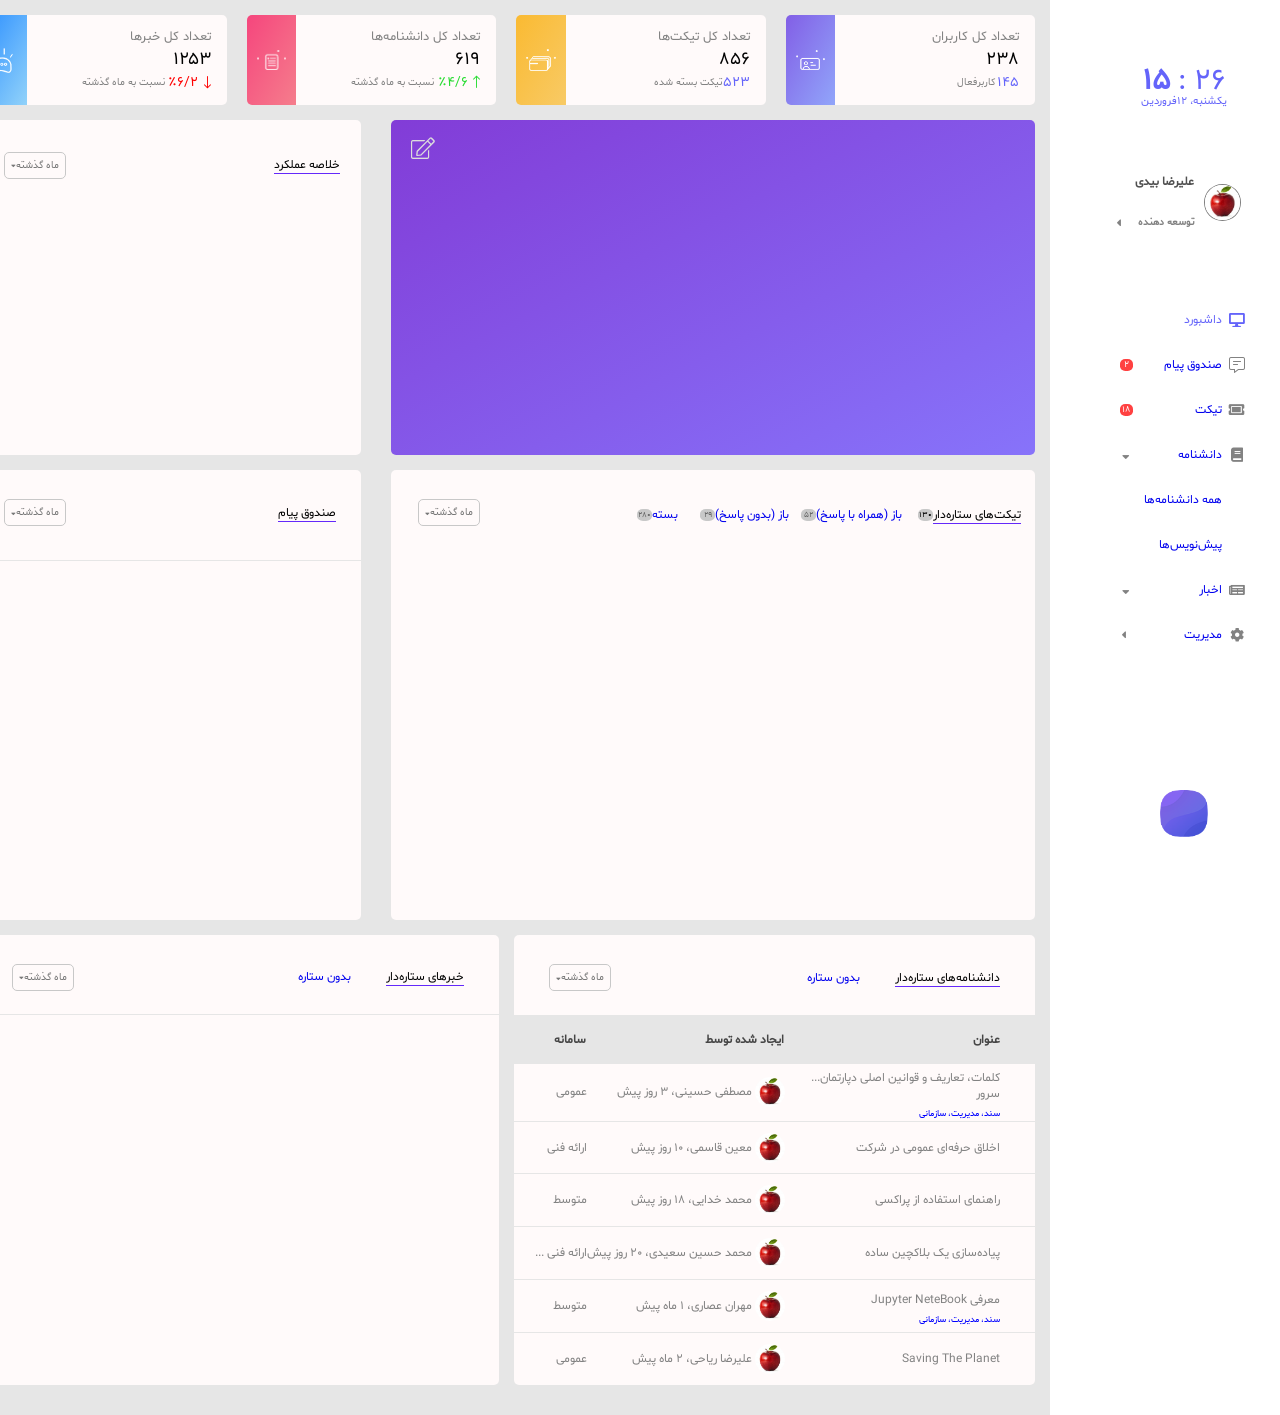
==== commit 9673061f: "Add one table" ====
--- a/Dashbord-Phase 1.html
+++ b/Dashbord-Phase 1.html
@@ -11,6 +11,7 @@
         <meta name="viewport" content="width=device-width, initial-scale=1">
         <link rel="stylesheet" href="./style.css">
         <link rel="stylesheet" href="./fontawesome/css/all.css">
+        <link rel="icon" href="./Assets/PNG/Logo.png" type="image/gif" sizes="16x16">
         <link rel="stylesheet" href="https://cdnjs.cloudflare.com/ajax/libs/font-awesome/5.12.1/css/all.min.css">
     </head>
     <body>
@@ -298,7 +299,105 @@
                                 <a href="#" class="border"><i class="fas fa-sort-down fa-xs"></i>ماه گذشته</a>
                             </div> 
                         </div>
-                        <div class="down"></div>
+                        <div class="down">
+                            <table>
+                                <tr>
+                                    <th class="th1">سامانه</th>
+                                    <th class="th2">ایجاد شده توسط</th>
+                                    <th class="padding">عنوان</th>
+                                </tr>
+                                <tr>
+                                    <td>عمومی</td>
+                                    <td>
+                                        <div class="row-img">
+                                            <div>
+                                                <p>مصطفی حسینی، ۳ روز پیش</p>
+                                            </div>
+                                            <div>
+                                                <img src="./Assets/img/images.jpg" alt="apple">
+                                            </div>
+                                        </div>
+                                    </td>
+                                    <td class="padding">
+                                        <p class="p1"> ...کلمات، تعاریف و قوانین اصلی دپارتمان سرور <p>
+                                        <p class="p2">سند، مدیریت، سازمانی</p>
+                                    </td>
+                                </tr>
+                                <tr>
+                                    <td>ارائه فنی</td>
+                                    <td> 
+                                        <div class="row-img">
+                                            <div>
+                                                <p> معین قاسمی، ۱۰ روز پیش</p>
+                                            </div>
+                                            <div>
+                                                <img src="./Assets/img/images.jpg" alt="apple">
+                                            </div>
+                                        </div>
+                                    </td>
+                                    <td class="padding">اخلاق حرفه‌ای عمومی در شرکت</td>
+                                </tr>
+                                <tr>
+                                    <td>متوسط</td>
+                                    <td> 
+                                        <div class="row-img">
+                                            <div>
+                                                <p> محمد خدایی، ۱۸ روز پیش</p>
+                                            </div>
+                                            <div>
+                                                <img src="./Assets/img/images.jpg" alt="apple">
+                                            </div>
+                                        </div>
+                                    </td>
+                                    <td class="padding">راهنمای استفاده از پراکسی</td>
+                                </tr>
+                                <tr>
+                                    <td>... ارائه فنی</td>
+                                    <td> 
+                                        <div class="row-img">
+                                            <div>
+                                                <p> محمد حسین سعیدی، ۲۰ روز پیش</p>
+                                            </div>
+                                            <div>
+                                                <img src="./Assets/img/images.jpg" alt="apple">
+                                            </div>
+                                        </div>
+                                    </td>
+                                    <td class="padding">پیاده‌سازی یک بلاکچین ساده</td>
+                                </tr>
+                                <tr>
+                                    <td>متوسط</td>
+                                    <td> 
+                                        <div class="row-img">
+                                            <div>
+                                                <p> مهران عصاری، ۱ ماه پیش</p>
+                                            </div>
+                                            <div>
+                                                <img src="./Assets/img/images.jpg" alt="apple">
+                                            </div>
+                                        </div>
+                                    </td>
+                                    <td class="padding">
+                                        <p class="p1">Jupyter NeteBook معرفی<p>
+                                        <p class="p2">سند، مدیریت، سازمانی</p>
+                                    </td>
+                                </tr>
+                                <tr>
+                                    <td>عمومی</td>
+                                    <td> 
+                                        <div class="row-img">
+                                            <div>
+                                                <p> علیرضا ریاحی، ۲ ماه پیش</p>
+                                            </div>
+                                            <div>
+                                                <img src="./Assets/img/images.jpg" alt="apple">
+                                            </div>
+                                        </div>
+                                    </td>
+                                    <td class="padding">Saving The Planet</td>
+                                </tr>
+                              </table>
+                        </div>
                     </div>
                 </div>
             </div>
--- a/style.css
+++ b/style.css
@@ -11,8 +11,7 @@
     font-family: shabnam;
   }
 body{
-    width: 100vw;
-    /* height: auto; */
+    width: 100%;
     margin: 0px;
     background-color: white;
     display: flex;
@@ -21,7 +20,7 @@
 .right-side{
     width: 15%;
     height: 100%;
-    /* position: fixed; */
+    position: fixed;
     background-color: white;
     display: flex;
     flex-direction: column;
@@ -139,8 +138,7 @@
 .left-side{
     width: 85%;
     height: auto;
-    /* overflow-y: scroll; */
-    /* position: relative; */
+    margin-right: 230px;
     background-color: rgb(230, 230, 230);
     display: flex;
     align-items: center;
@@ -186,7 +184,7 @@
     flex-direction: row;
 }
 .container .top .kard1{
-    width: calc(((85vw - 30px) - 45px)/4);
+    width: calc(((85vw - 30px) - 60px)/4);
     display: flex;
     flex-direction: row-reverse;
 }
@@ -270,7 +268,7 @@
     height: auto;
   }
 .container .top .kard2{
-    width: calc(((85vw - 30px) - 45px)/4);
+    width: calc(((85vw - 30px) - 60px)/4);
     display: flex;
     flex-direction: row-reverse;
 }
@@ -353,7 +351,7 @@
     height: auto;
   }
 .container .top .kard3{
-    width: calc(((85vw - 30px) - 45px)/4);
+    width: calc(((85vw - 30px) - 60px)/4);
     display: flex;
     flex-direction: row-reverse;
 }
@@ -444,7 +442,7 @@
     height: auto;
   }
 .container .top .kard4{
-    width: calc(((85vw - 30px) - 45px)/4);
+    width: calc(((85vw - 30px) - 60px)/4);
     display: flex;
     flex-direction: row-reverse;
 }
@@ -535,7 +533,7 @@
     height: auto;
   }
 .container .mid .mid-right{
-    width: calc((85vw - 30px) - 30vw - 15px);
+    width: calc((85vw - 30px) - 30vw - 30px);
     height: 100%;
     border-radius: 5px;
     background-image: linear-gradient(to bottom right, rgb(130, 60, 215), rgb(135, 115, 250));
@@ -556,7 +554,7 @@
     justify-content: space-between;
 }
 .container .down .down-right{
-    width: calc((85vw - 30px) - 30vw - 15px);
+    width: calc((85vw - 30px) - 30vw - 30px);
     height: 100%;
     border-radius: 5px;
     background-color: snow;
@@ -739,7 +737,8 @@
 }
 .container .down .down-left .top .title{
     width: 28%;
-    height: 90px;
+    height: 75px;
+    margin-top: 5px;
     display: flex;
     align-items: center;
     justify-content: center;
@@ -749,18 +748,19 @@
 }
 .container .down .down-left .top{
     width: 100%;
-    height: 90px;
+    height: 75px;
 }
 .container .down .down-left .down{
     width: 100%;
-    height: 360px;
+    height: 375px;
     border-top-color: rgb(230, 230, 230);
     border-top-width: 1px;
     border-top-style: solid;
 }
 .container .down .down-left .title-left{
     width: 30%;
-    height: 90px;
+    height: 75px;
+    margin-top: 5px;
     display: flex;
     align-items: center;
     justify-content: center;
@@ -768,7 +768,8 @@
 
 .container .down .down-right .title-left{
     width: 18%;
-    height: 90px;
+    height: 75px;
+    margin-top: 5px;
     display: flex;
     align-items: center;
     justify-content: center;
@@ -791,7 +792,9 @@
 }
 .container .down2 .top{
     width: 100%;
-    height: 90px;
+    height: 75px;
+    margin-top: 5px;
+    margin-bottom: 0px;
     display: flex;
     flex-direction: row-reverse;
     align-items: center;
@@ -812,7 +815,7 @@
 }
 .container .down2 .down{
     width: 100%;
-    height: 360px;
+    height: 375px;
     border-top-color: rgb(230, 230, 230);
     border-top-width: 1px;
     border-top-style: solid;
@@ -831,4 +834,69 @@
     display: flex;
     align-items: center;
     justify-content: center;
+}
+table {
+    border-collapse: collapse;
+    width: 100%;
+    height: 370px;
+    border-bottom-right-radius: 5px;
+    border-bottom-left-radius: 5px;
+    text-align: right;
+    font-size: 12px;
+    color: rgb(130, 130, 130);
+}
+  
+td {
+    padding: 0px;
+    height: 40px;
+    border-bottom: 1px solid rgb(230, 230, 230);
+}
+th{
+    color: rgb(70, 70, 70);
+    background-color: rgb(230, 230, 230);
+    height: 35px;
+}
+tr{
+    height: 30px;
+}
+tr:hover {
+      background-color:#f5f5f5;
+}
+.row-img{
+    display: flex;
+    flex-direction: row;
+    align-items: center;
+    justify-content: flex-end;
+}
+.row-img img{
+    width: 30px;
+    height: 30px;
+    border-radius: 50%;
+    display: flex;
+    align-content: center;
+}
+.row-img p{
+    margin-right: 3px;
+    display: flex;
+    align-content: center;
+}
+tr .padding{
+    padding-right: 35px;
+}
+tr .padding .p1{
+    margin: 0px;
+    padding: 0px;
+}
+tr .padding .p2{
+    margin: 0px;
+    padding: 0px;
+    font-size: 9px;
+    color: blue;
+    line-height: 0px;
+}
+tr .th1{
+    width: 14%;
+}
+tr .th2{
+    width: 38%;
 }
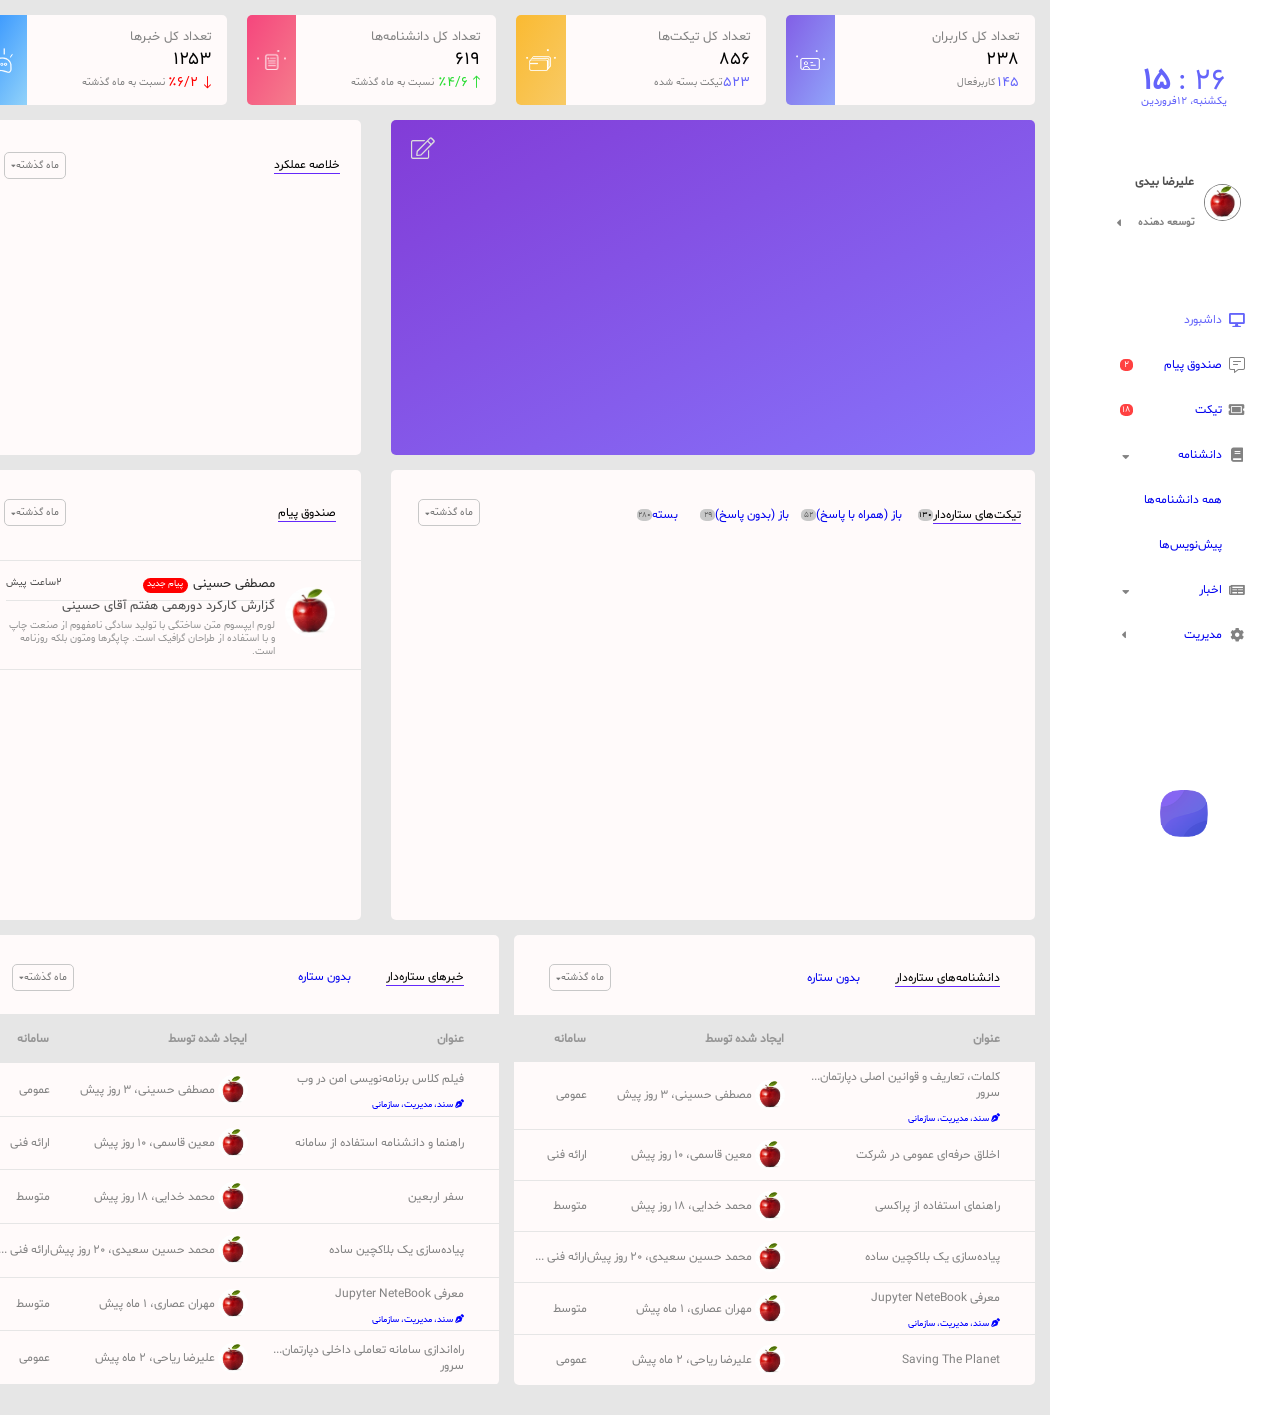
==== commit fb8c0e6b: "Add a row of new table" ====
--- a/Dashbord-Phase 1.html
+++ b/Dashbord-Phase 1.html
@@ -273,7 +273,34 @@
                                 <a href="#" class="border"><i class="fas fa-sort-down fa-xs"></i>ماه گذشته</a>
                             </div> 
                         </div>
-                        <div class="down"></div>
+                        <div class="down">
+                            <div class="row1">
+                                <div class="left">
+                                    <div class="top">
+                                        <div class="left">
+                                            <p>۲ساعت پیش</p>
+                                        </div>
+                                        <div class="right">
+                                            <p>مصطفی حسینی</p>
+                                            <span class="badge">پیام جدید</span>
+                                        </div>
+                                    </div>
+                                    <div class="down">
+                                        <p class="p1">گزارش کارکرد دورهمی هفتم آقای حسینی</p>
+                                        <p class="p2">لورم ایپسوم متن ساختگی با تولید سادگی نامفهوم از صنعت چاپ و با استفاده از طراحان گرافیک است. چاپگرها ومتون بلکه روزنامه است.</p>
+                                    </div>
+                                </div>
+                                <div class="right">
+                                    <img src="./Assets/img/images.jpg" alt="apple" class="image">
+                                </div>
+                            </div>
+                            <div>
+                                
+                            </div>
+                            <div>
+                                
+                            </div>
+                        </div>
                     </div>
                 </div>    
                 <div class="down2">
@@ -287,7 +314,105 @@
                                 <a href="#" class="border"><i class="fas fa-sort-down fa-xs"></i>ماه گذشته</a>
                             </div> 
                         </div>
-                        <div class="down"></div>
+                        <div class="down">
+                            <table>
+                                <tr>
+                                    <th class="th1">سامانه</th>
+                                    <th class="th2">ایجاد شده توسط</th>
+                                    <th class="padding">عنوان</th>
+                                </tr>
+                                <tr>
+                                    <td>عمومی</td>
+                                    <td>
+                                        <div class="row-img">
+                                            <div>
+                                                <p>مصطفی حسینی، ۳ روز پیش</p>
+                                            </div>
+                                            <div>
+                                                <img src="./Assets/img/images.jpg" alt="apple">
+                                            </div>
+                                        </div>
+                                    </td>
+                                    <td class="padding">
+                                        <p class="p1">فیلم کلاس برنامه‌نویسی امن در وب<p>
+                                        <p class="p2">سند، مدیریت، سازمانی <i class="fas fa-pen-nib"></i></i></p>
+                                    </td>
+                                </tr>
+                                <tr>
+                                    <td>ارائه فنی</td>
+                                    <td> 
+                                        <div class="row-img">
+                                            <div>
+                                                <p> معین قاسمی، ۱۰ روز پیش</p>
+                                            </div>
+                                            <div>
+                                                <img src="./Assets/img/images.jpg" alt="apple">
+                                            </div>
+                                        </div>
+                                    </td>
+                                    <td class="padding">راهنما و دانشنامه استفاده از سامانه</td>
+                                </tr>
+                                <tr>
+                                    <td>متوسط</td>
+                                    <td> 
+                                        <div class="row-img">
+                                            <div>
+                                                <p> محمد خدایی، ۱۸ روز پیش</p>
+                                            </div>
+                                            <div>
+                                                <img src="./Assets/img/images.jpg" alt="apple">
+                                            </div>
+                                        </div>
+                                    </td>
+                                    <td class="padding">سفر اربعین</td>
+                                </tr>
+                                <tr>
+                                    <td>... ارائه فنی</td>
+                                    <td> 
+                                        <div class="row-img">
+                                            <div>
+                                                <p> محمد حسین سعیدی، ۲۰ روز پیش</p>
+                                            </div>
+                                            <div>
+                                                <img src="./Assets/img/images.jpg" alt="apple">
+                                            </div>
+                                        </div>
+                                    </td>
+                                    <td class="padding">پیاده‌سازی یک بلاکچین ساده</td>
+                                </tr>
+                                <tr>
+                                    <td>متوسط</td>
+                                    <td> 
+                                        <div class="row-img">
+                                            <div>
+                                                <p> مهران عصاری، ۱ ماه پیش</p>
+                                            </div>
+                                            <div>
+                                                <img src="./Assets/img/images.jpg" alt="apple">
+                                            </div>
+                                        </div>
+                                    </td>
+                                    <td class="padding">
+                                        <p class="p1">Jupyter NeteBook معرفی<p>
+                                        <p class="p2">سند، مدیریت، سازمانی <i class="fas fa-pen-nib"></i></p>
+                                    </td>
+                                </tr>
+                                <tr>
+                                    <td>عمومی</td>
+                                    <td> 
+                                        <div class="row-img">
+                                            <div>
+                                                <p> علیرضا ریاحی، ۲ ماه پیش</p>
+                                            </div>
+                                            <div>
+                                                <img src="./Assets/img/images.jpg" alt="apple">
+                                            </div>
+                                        </div>
+                                    </td>
+                                    <td class="padding">...راه‌اندازی سامانه تعاملی داخلی دپارتمان سرور</td>
+                                </tr>
+                            </table>
+                        </div>
                     </div>
                     <div class="down2-right">
                         <div class="top">
@@ -320,7 +445,7 @@
                                     </td>
                                     <td class="padding">
                                         <p class="p1"> ...کلمات، تعاریف و قوانین اصلی دپارتمان سرور <p>
-                                        <p class="p2">سند، مدیریت، سازمانی</p>
+                                        <p class="p2">سند، مدیریت، سازمانی <i class="fas fa-pen-nib"></i></i></p>
                                     </td>
                                 </tr>
                                 <tr>
@@ -379,7 +504,7 @@
                                     </td>
                                     <td class="padding">
                                         <p class="p1">Jupyter NeteBook معرفی<p>
-                                        <p class="p2">سند، مدیریت، سازمانی</p>
+                                        <p class="p2">سند، مدیریت، سازمانی <i class="fas fa-pen-nib"></i></p>
                                     </td>
                                 </tr>
                                 <tr>
@@ -396,7 +521,7 @@
                                     </td>
                                     <td class="padding">Saving The Planet</td>
                                 </tr>
-                              </table>
+                            </table>
                         </div>
                     </div>
                 </div>
--- a/style.css
+++ b/style.css
@@ -756,6 +756,8 @@
     border-top-color: rgb(230, 230, 230);
     border-top-width: 1px;
     border-top-style: solid;
+    display: flex;
+    flex-direction: column;
 }
 .container .down .down-left .title-left{
     width: 30%;
@@ -852,7 +854,7 @@
     border-bottom: 1px solid rgb(230, 230, 230);
 }
 th{
-    color: rgb(70, 70, 70);
+    color: rgb(150, 150, 150);
     background-color: rgb(230, 230, 230);
     height: 35px;
 }
@@ -899,4 +901,92 @@
 }
 tr .th2{
     width: 38%;
+}
+.down .down-left .down .row1{
+    width: 100%;
+    height: 30%;
+    border-bottom: 1px solid rgb(230, 230, 230);
+    display: flex;
+    flex-direction: row;
+    align-items: center;
+    justify-content: center;
+}
+.down .down-left .down .row1 .left{
+    width: 70%;
+    height: 90%;
+    display: flex;
+    flex-direction: column;
+}
+.down .down-left .down .row1 .right{
+    width: 15%;
+    height: 90%;
+}
+.down .down-left .down .row1 .right .image{
+    width: 50px;
+    height: 50px;
+    border-radius: 50%;
+    margin-top: 35%;
+    margin-left: 10px;
+}
+.down .down-left .down .row1 .left .top{
+    width: 100%;
+    height: 35%;
+    margin: 0px;
+    display: flex;
+    flex-direction: row;
+}
+.down .down-left .down .row1 .left .top .left{
+    width: 40%;
+    height: 100%;
+    direction: rtl;
+    display: flex;
+    justify-content: space-between;
+}
+.down .down-left .down .row1 .left .top .left p{
+    font-size: 10px;
+    text-align: left;
+    color: rgb(80, 80, 80);
+}
+.down .down-left .down .row1 .left .top .right{
+    width: 60%;
+    height: 100%;
+    direction: rtl;
+    display: flex;
+    flex-direction: row;
+    align-items: center;
+}
+.down .down-left .down .row1 .left .top .right p{
+    font-size: 13px;
+    margin-top: 15px;
+    color: rgb(40, 40, 40);
+    display: flex;
+    align-items: center;
+}
+.down .down-left .down .row1 .left .top .right .badge{
+    width: 45px;
+    height: 15px;
+    margin-top: 5px;
+    margin-right: 5px;
+    border-radius: 10px;
+    color: white;
+    background-color: red;
+    font-size: 9px;
+    display: flex;
+    justify-content: center;
+}
+.down .down-left .down .row1 .left .down{
+    width: 100%;
+    height: 65%;
+    direction: rtl;
+    justify-content: center;
+}
+.down .down-left .down .row1 .left .down .p1{
+    font-size: 12.5px;
+    margin: 0px;
+    color: rgb(80, 80, 80);
+}
+.down .down-left .down .row1 .left .down .p2{
+    font-size: 10px;
+    margin-top: 5px;
+    color: rgb(150, 150, 150);
 }
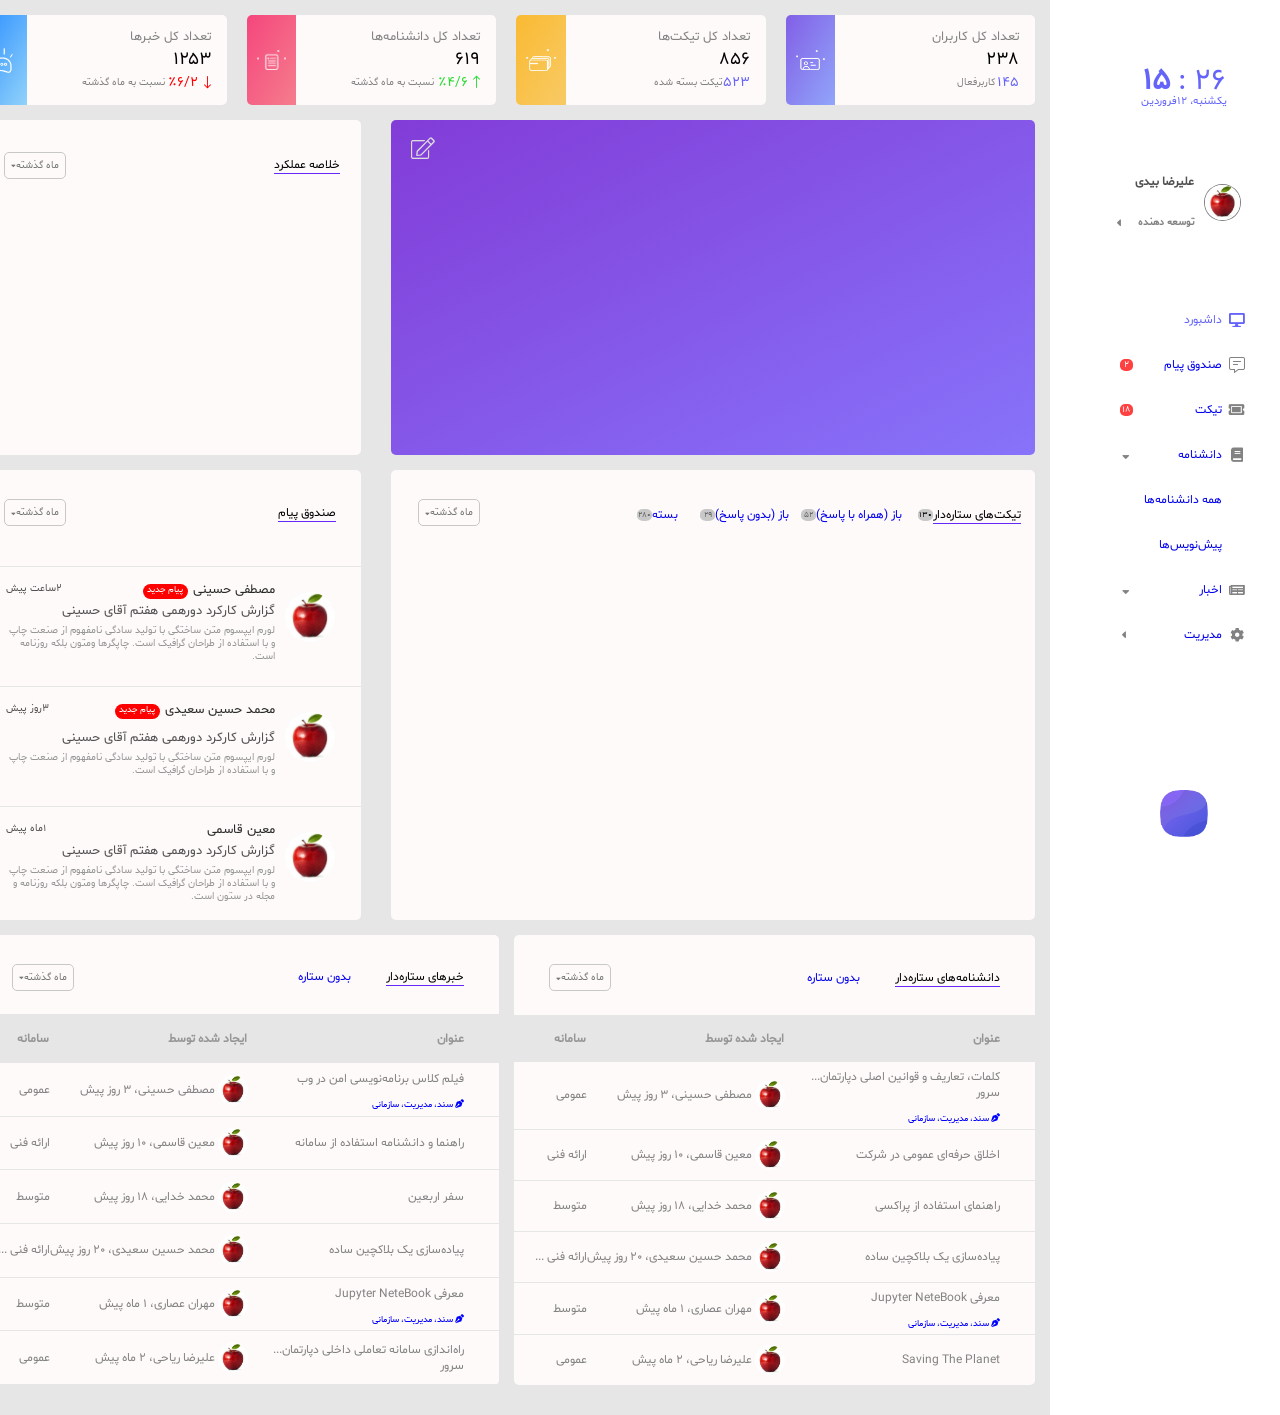
==== commit 00960b29: "Add new table" ====
--- a/Dashbord-Phase 1.html
+++ b/Dashbord-Phase 1.html
@@ -274,7 +274,7 @@
                             </div> 
                         </div>
                         <div class="down">
-                            <div class="row1">
+                            <div class="row">
                                 <div class="left">
                                     <div class="top">
                                         <div class="left">
@@ -294,11 +294,44 @@
                                     <img src="./Assets/img/images.jpg" alt="apple" class="image">
                                 </div>
                             </div>
-                            <div>
-                                
-                            </div>
-                            <div>
-                                
+                            <div class="row">
+                                <div class="left">
+                                    <div class="top">
+                                        <div class="left">
+                                            <p>۳روز پیش</p>
+                                        </div>
+                                        <div class="right">
+                                            <p>محمد حسین سعیدی</p>
+                                            <span class="badge">پیام جدید</span>
+                                        </div>
+                                    </div>
+                                    <div class="down">
+                                        <p class="p1">گزارش کارکرد دورهمی هفتم آقای حسینی</p>
+                                        <p class="p2">لورم ایپسوم متن ساختگی با تولید سادگی نامفهوم از صنعت چاپ و با استفاده از طراحان گرافیک است.</p>
+                                    </div>
+                                </div>
+                                <div class="right">
+                                    <img src="./Assets/img/images.jpg" alt="apple" class="image">
+                                </div>
+                            </div>
+                            <div class="row">
+                                <div class="left">
+                                    <div class="top">
+                                        <div class="left">
+                                            <p>۱ماه پیش</p>
+                                        </div>
+                                        <div class="right">
+                                            <p>معین قاسمی</p>
+                                        </div>
+                                    </div>
+                                    <div class="down">
+                                        <p class="p1">گزارش کارکرد دورهمی هفتم آقای حسینی</p>
+                                        <p class="p2">لورم ایپسوم متن ساختگی با تولید سادگی نامفهوم از صنعت چاپ و با استفاده از طراحان گرافیک است. چاپگرها ومتون بلکه روزنامه و مجله در ستون است.</p>
+                                    </div>
+                                </div>
+                                <div class="right">
+                                    <img src="./Assets/img/images.jpg" alt="apple" class="image">
+                                </div>
                             </div>
                         </div>
                     </div>
--- a/style.css
+++ b/style.css
@@ -569,9 +569,9 @@
     background-color: snow;
     display: flex;
     flex-direction: column;
-    align-content: center;
-    justify-content: flex-start;
-    justify-content: space-between;
+    justify-content: flex-start;
+    /* align-content: center; */
+    /* justify-content: flex-start; */
 }
 .right-side .time .hour{
     font-size: 30px;
@@ -753,11 +753,9 @@
 .container .down .down-left .down{
     width: 100%;
     height: 375px;
-    border-top-color: rgb(230, 230, 230);
-    border-top-width: 1px;
-    border-top-style: solid;
-    display: flex;
-    flex-direction: column;
+    display: flex;
+    flex-direction: column;
+    justify-content: space-around;
 }
 .container .down .down-left .title-left{
     width: 30%;
@@ -902,52 +900,53 @@
 tr .th2{
     width: 38%;
 }
-.down .down-left .down .row1{
+.down .down-left .down .row{
     width: 100%;
     height: 30%;
-    border-bottom: 1px solid rgb(230, 230, 230);
+    /* margin-bottom: 0px; */
+    border-top: 1px solid rgb(230, 230, 230);
     display: flex;
     flex-direction: row;
     align-items: center;
     justify-content: center;
 }
-.down .down-left .down .row1 .left{
+.down .down-left .down .row .left{
     width: 70%;
     height: 90%;
     display: flex;
     flex-direction: column;
 }
-.down .down-left .down .row1 .right{
+.down .down-left .down .row .right{
     width: 15%;
     height: 90%;
 }
-.down .down-left .down .row1 .right .image{
+.down .down-left .down .row .right .image{
     width: 50px;
     height: 50px;
     border-radius: 50%;
     margin-top: 35%;
     margin-left: 10px;
 }
-.down .down-left .down .row1 .left .top{
+.down .down-left .down .row .left .top{
     width: 100%;
     height: 35%;
     margin: 0px;
     display: flex;
     flex-direction: row;
 }
-.down .down-left .down .row1 .left .top .left{
+.down .down-left .down .row .left .top .left{
     width: 40%;
     height: 100%;
     direction: rtl;
     display: flex;
     justify-content: space-between;
 }
-.down .down-left .down .row1 .left .top .left p{
+.down .down-left .down .row .left .top .left p{
     font-size: 10px;
     text-align: left;
     color: rgb(80, 80, 80);
 }
-.down .down-left .down .row1 .left .top .right{
+.down .down-left .down .row .left .top .right{
     width: 60%;
     height: 100%;
     direction: rtl;
@@ -955,14 +954,14 @@
     flex-direction: row;
     align-items: center;
 }
-.down .down-left .down .row1 .left .top .right p{
+.down .down-left .down .row .left .top .right p{
     font-size: 13px;
     margin-top: 15px;
     color: rgb(40, 40, 40);
     display: flex;
     align-items: center;
 }
-.down .down-left .down .row1 .left .top .right .badge{
+.down .down-left .down .row .left .top .right .badge{
     width: 45px;
     height: 15px;
     margin-top: 5px;
@@ -974,18 +973,19 @@
     display: flex;
     justify-content: center;
 }
-.down .down-left .down .row1 .left .down{
+.down .down-left .down .row .left .down{
     width: 100%;
     height: 65%;
     direction: rtl;
-    justify-content: center;
-}
-.down .down-left .down .row1 .left .down .p1{
+    display: flex;
+    justify-content: center;
+}
+.down .down-left .down .row .left .down .p1{
     font-size: 12.5px;
     margin: 0px;
     color: rgb(80, 80, 80);
 }
-.down .down-left .down .row1 .left .down .p2{
+.down .down-left .down .row .left .down .p2{
     font-size: 10px;
     margin-top: 5px;
     color: rgb(150, 150, 150);
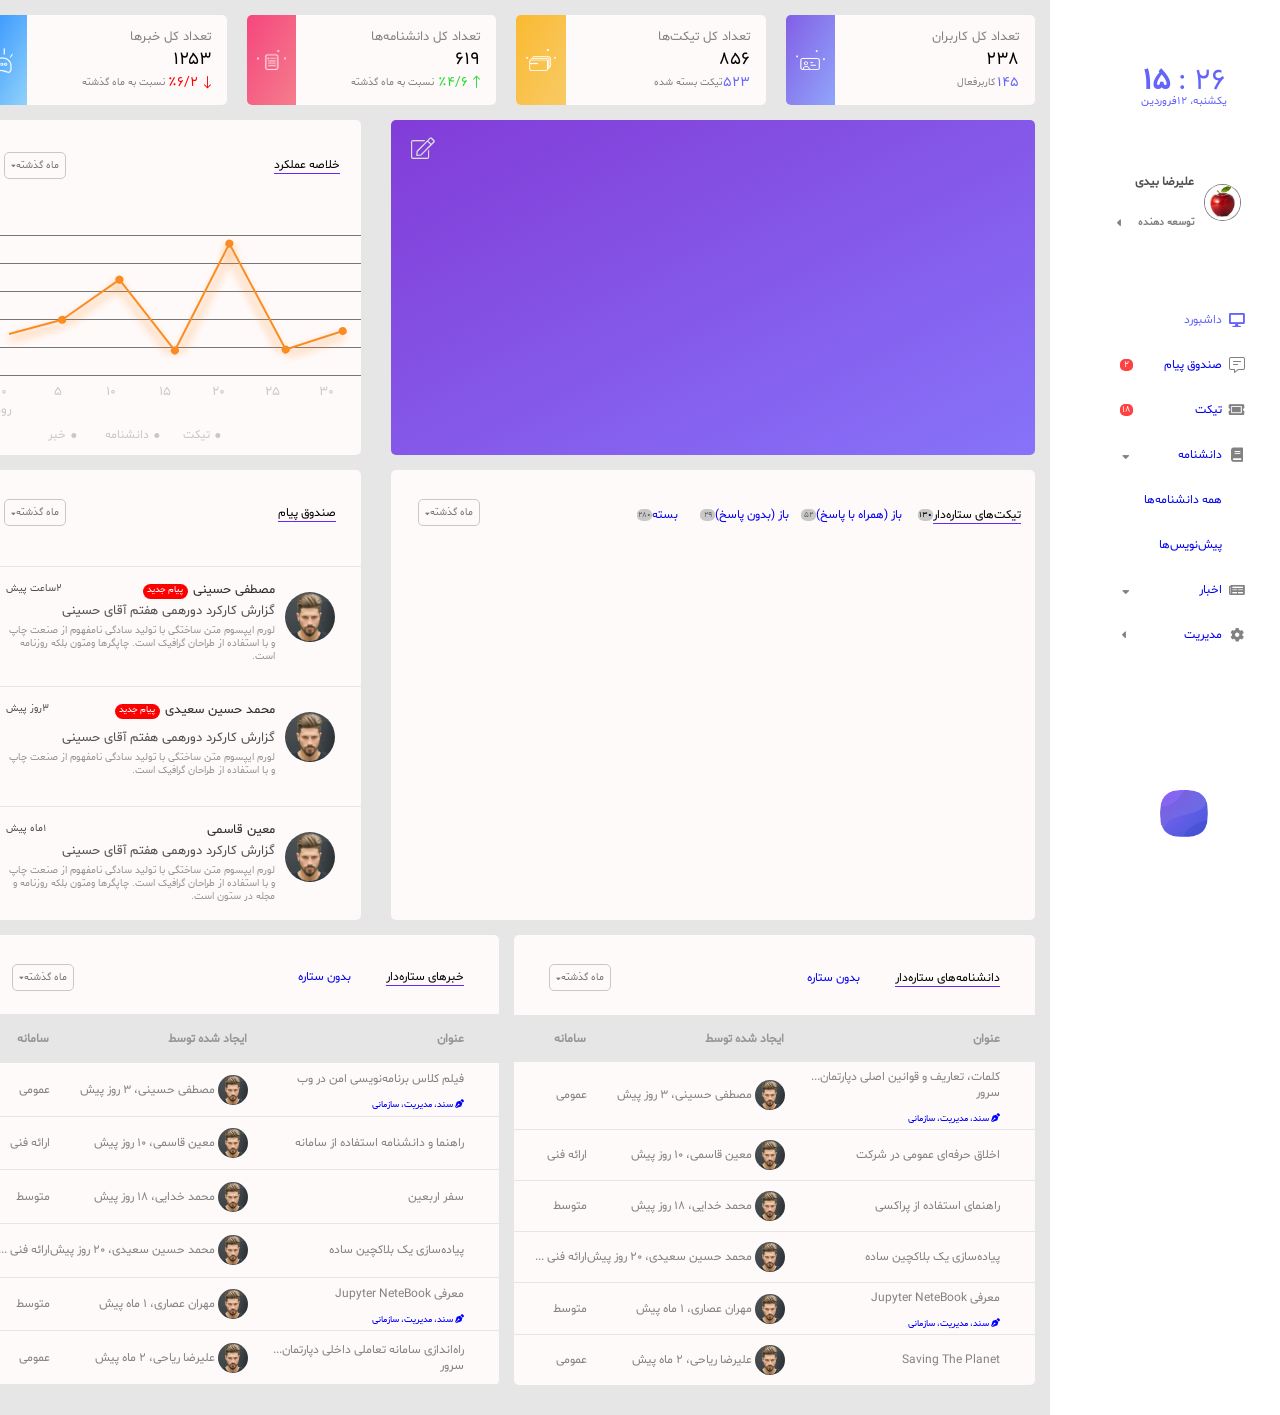
==== commit 74a3a81a: "Add linear-chart" ====
--- a/Dashbord-Phase 1.html
+++ b/Dashbord-Phase 1.html
@@ -231,11 +231,52 @@
                         <i class="fal fa-edit fa-lg"></i>
                     </div>
                     <div class="mid-left">
-                        <div class="title-right">
-                            <a href="#"><span class="underline  blackcolor">خلاصه عملکرد</span></a>
-                        </div>
-                        <div class="title-left">
-                            <a href="#" class="border"><i class="fas fa-sort-down fa-xs"></i>ماه گذشته</a>
+                        <div class="chart-top">
+                            <div class="title-right">
+                                <a href="#"><span class="underline  blackcolor">خلاصه عملکرد</span></a>
+                            </div>
+                            <div class="title-left">
+                                <a href="#" class="border"><i class="fas fa-sort-down fa-xs"></i>ماه گذشته</a>
+                            </div>
+                        </div>
+                        <div class="chart">
+                            <div class="block">
+                                <div class="line-chart">
+                                    <div class='grafico'>
+                                        <ul class='eje-y'>
+                                            <li data-ejeY='۵۰'></li>
+                                            <li data-ejeY='۴۰'></li>
+                                            <li data-ejeY='۳۰'></li>
+                                            <li data-ejeY='۲۰'></li>
+                                            <li data-ejeY='۱۰'></li>
+                                            <li data-ejeY='۰'></li>
+                                        </ul>
+                                        <ul class='eje-x'>
+                                            <li>۰</li>
+                                            <li>۵</li>
+                                            <li>۱۰</li>
+                                            <li>۱۵</li>
+                                            <li>۲۰</li>
+                                            <li>۲۵</li>
+                                            <li>۳۰</li>
+                                            <li>روز</li>
+                                        </ul>
+                                        <span data-valor='25'>
+                                        <span data-valor='8'>
+                                        <span data-valor='13'>
+                                        <span data-valor='5'>
+                                        <span data-valor='23'>   
+                                        <span data-valor='12'>
+                                        <!-- <span data-valor='0'> -->
+                                        </span></span></span></span></span></span>
+                                    </div>
+                                </div>
+                                <ul class="time-lenght horizontal-list">
+                                    <li><a class="time-lenght-btn" href="#14">خبر <b>.</b></a></li>
+                                    <li><a class="time-lenght-btn" href="#15">دانشنامه <b>.</b></a></li>
+                                    <li><a class="time-lenght-btn" href="#16">تیکت <b>.</b></a></li>
+                                </ul>
+                            </div> 
                         </div> 
                     </div>
                 </div>
@@ -291,7 +332,7 @@
                                     </div>
                                 </div>
                                 <div class="right">
-                                    <img src="./Assets/img/images.jpg" alt="apple" class="image">
+                                    <img src="./Assets/img/aks.jpg" alt="apple" class="image">
                                 </div>
                             </div>
                             <div class="row">
@@ -311,7 +352,7 @@
                                     </div>
                                 </div>
                                 <div class="right">
-                                    <img src="./Assets/img/images.jpg" alt="apple" class="image">
+                                    <img src="./Assets/img/aks.jpg" alt="apple" class="image">
                                 </div>
                             </div>
                             <div class="row">
@@ -330,7 +371,7 @@
                                     </div>
                                 </div>
                                 <div class="right">
-                                    <img src="./Assets/img/images.jpg" alt="apple" class="image">
+                                    <img src="./Assets/img/aks.jpg" alt="apple" class="image">
                                 </div>
                             </div>
                         </div>
@@ -362,7 +403,7 @@
                                                 <p>مصطفی حسینی، ۳ روز پیش</p>
                                             </div>
                                             <div>
-                                                <img src="./Assets/img/images.jpg" alt="apple">
+                                                <img src="./Assets/img/aks.jpg" alt="apple">
                                             </div>
                                         </div>
                                     </td>
@@ -379,7 +420,7 @@
                                                 <p> معین قاسمی، ۱۰ روز پیش</p>
                                             </div>
                                             <div>
-                                                <img src="./Assets/img/images.jpg" alt="apple">
+                                                <img src="./Assets/img/aks.jpg" alt="apple">
                                             </div>
                                         </div>
                                     </td>
@@ -393,7 +434,7 @@
                                                 <p> محمد خدایی، ۱۸ روز پیش</p>
                                             </div>
                                             <div>
-                                                <img src="./Assets/img/images.jpg" alt="apple">
+                                                <img src="./Assets/img/aks.jpg" alt="apple">
                                             </div>
                                         </div>
                                     </td>
@@ -407,7 +448,7 @@
                                                 <p> محمد حسین سعیدی، ۲۰ روز پیش</p>
                                             </div>
                                             <div>
-                                                <img src="./Assets/img/images.jpg" alt="apple">
+                                                <img src="./Assets/img/aks.jpg" alt="apple">
                                             </div>
                                         </div>
                                     </td>
@@ -421,7 +462,7 @@
                                                 <p> مهران عصاری، ۱ ماه پیش</p>
                                             </div>
                                             <div>
-                                                <img src="./Assets/img/images.jpg" alt="apple">
+                                                <img src="./Assets/img/aks.jpg" alt="apple">
                                             </div>
                                         </div>
                                     </td>
@@ -438,7 +479,7 @@
                                                 <p> علیرضا ریاحی، ۲ ماه پیش</p>
                                             </div>
                                             <div>
-                                                <img src="./Assets/img/images.jpg" alt="apple">
+                                                <img src="./Assets/img/aks.jpg" alt="apple">
                                             </div>
                                         </div>
                                     </td>
@@ -472,7 +513,7 @@
                                                 <p>مصطفی حسینی، ۳ روز پیش</p>
                                             </div>
                                             <div>
-                                                <img src="./Assets/img/images.jpg" alt="apple">
+                                                <img src="./Assets/img/aks.jpg" alt="apple">
                                             </div>
                                         </div>
                                     </td>
@@ -489,7 +530,7 @@
                                                 <p> معین قاسمی، ۱۰ روز پیش</p>
                                             </div>
                                             <div>
-                                                <img src="./Assets/img/images.jpg" alt="apple">
+                                                <img src="./Assets/img/aks.jpg" alt="apple">
                                             </div>
                                         </div>
                                     </td>
@@ -503,7 +544,7 @@
                                                 <p> محمد خدایی، ۱۸ روز پیش</p>
                                             </div>
                                             <div>
-                                                <img src="./Assets/img/images.jpg" alt="apple">
+                                                <img src="./Assets/img/aks.jpg" alt="apple">
                                             </div>
                                         </div>
                                     </td>
@@ -517,7 +558,7 @@
                                                 <p> محمد حسین سعیدی، ۲۰ روز پیش</p>
                                             </div>
                                             <div>
-                                                <img src="./Assets/img/images.jpg" alt="apple">
+                                                <img src="./Assets/img/aks.jpg" alt="apple">
                                             </div>
                                         </div>
                                     </td>
@@ -531,7 +572,7 @@
                                                 <p> مهران عصاری، ۱ ماه پیش</p>
                                             </div>
                                             <div>
-                                                <img src="./Assets/img/images.jpg" alt="apple">
+                                                <img src="./Assets/img/aks.jpg" alt="apple">
                                             </div>
                                         </div>
                                     </td>
@@ -548,7 +589,7 @@
                                                 <p> علیرضا ریاحی، ۲ ماه پیش</p>
                                             </div>
                                             <div>
-                                                <img src="./Assets/img/images.jpg" alt="apple">
+                                                <img src="./Assets/img/aks.jpg" alt="apple">
                                             </div>
                                         </div>
                                     </td>
--- a/style.css
+++ b/style.css
@@ -549,9 +549,9 @@
     border-radius: 5px;
     background-color: snow;
     display: flex;
-    flex-direction: row-reverse;
+    flex-direction: column;
     align-content: flex-start;
-    justify-content: space-between;
+    /* justify-content: space-between; */
 }
 .container .down .down-right{
     width: calc((85vw - 30px) - 30vw - 30px);
@@ -646,7 +646,13 @@
     border-color: gray;
     border-width: 1px;
 }
-
+.container .mid .mid-left .chart-top{
+    width: 100%;
+    height: 90px;
+    display: flex;
+    flex-direction: row-reverse;
+    justify-content: space-between;
+}
 .container .mid .mid-left .title-right{
     width: 28%;
     height: 90px;
@@ -989,4 +995,124 @@
     font-size: 10px;
     margin-top: 5px;
     color: rgb(150, 150, 150);
+}
+.container .mid .mid-left .chart{
+    width: 100%;
+    height: 100%;
+    display: flex;
+    align-items: center;
+    justify-content: center;
+}
+
+.container .mid .mid-left  .chart ul {
+	list-style-type: none;
+	margin: 0;
+	padding-left: 0;
+}
+
+.container .mid .mid-left  .chart .horizontal-list li {
+	float: left;
+}
+.container .mid .mid-left  .chart .block {
+	/* margin: 25px 25px 0 0; */
+	/* background: #394264; */
+	border-radius: 5px;
+    /* float: left; */
+    width: 400px;
+    /* overflow: hidden; */
+}
+.container .mid .mid-left  .chart .line-chart {
+	height: 200px;
+	/* background: #11a8ab; */
+}
+.container .mid .mid-left  .chart .time-lenght {
+	padding-bottom: 10px;
+	padding-left: 50px;
+    /* overflow: hidden; */
+}
+.container .mid .mid-left  .chart .time-lenght-btn {
+	display: block;
+    width: 70px;
+    color: rgb(200, 200, 200);
+    line-height: 32px;
+	/* background: #50597b; */
+	/* border-radius: 5px; */
+	font-size: 12px;
+	text-align: center;
+	/* margin-right: 5px; */
+}
+.container .mid .mid-left  .chart .time-lenght-btn b{
+    font-size: 30px;
+}
+
+.container .mid .mid-left  .chart .grafico {
+  /* padding: 2rem 1rem 1rem; */
+    width: 100%;
+    height: 100%;
+    position: relative;
+    color: rgb(250, 140, 35);
+    font-size: 80%;
+}
+.container .mid .mid-left  .chart .grafico span {
+    display: block;
+    position: absolute;
+    bottom: 5rem;
+    left: 2rem;
+    height: 0;
+    border-top: 2px solid;
+    transform-origin: left center;
+    box-shadow: 0px 5px 10px rgb(250, 140, 35);
+}
+.container .mid .mid-left  .chart .grafico span > span {
+  left: 100%; bottom: 0;
+}
+[data-valor='25'] {width: 55px; transform: rotate(-15deg);}
+[data-valor='8'] {width: 70px; transform: rotate(-20deg);}
+[data-valor='13'] {width: 90px; transform: rotate(87deg);}
+[data-valor='5'] {width: 120px; transform: rotate(-115deg);}
+[data-valor='23'] {width: 120px; transform: rotate(125deg);}
+[data-valor='12'] {width: 60px; transform: rotate(-80deg);}
+[data-valor='15'] {width: 45px; transform: rotate(-45deg);}
+
+[data-valor]:before {
+    content: '';
+    position: absolute;
+    display: block;
+    right: -4px;
+    bottom: -3px;
+    padding: 4px;
+    background: rgb(250, 140, 35);
+    border-radius: 50%;
+}
+
+[class^='eje-'] {
+    position: absolute;
+    left: 0;
+    bottom: 0rem;
+    color: rgb(200, 200, 200);
+    width: 100%;
+    padding: 1rem 1rem 0 2rem;
+    height: 90%;
+}
+.container .mid .mid-left  .chart .eje-x {
+    height: 2rem;
+}
+.container .mid .mid-left  .chart .eje-y li {
+    height: 15%;
+    border-top: 1px solid #777;
+}
+[data-ejeY]:before {
+    content: attr(data-ejeY);
+    display: inline-block;
+    width: 2rem;
+    text-align: right;
+    line-height: 0;
+    position: relative;
+    left: -2.5rem;
+    top: -.5rem;
+} 
+.container .mid .mid-left  .chart .eje-x li {
+    width: 14%;
+    float: left;
+    text-align: center;
 }
